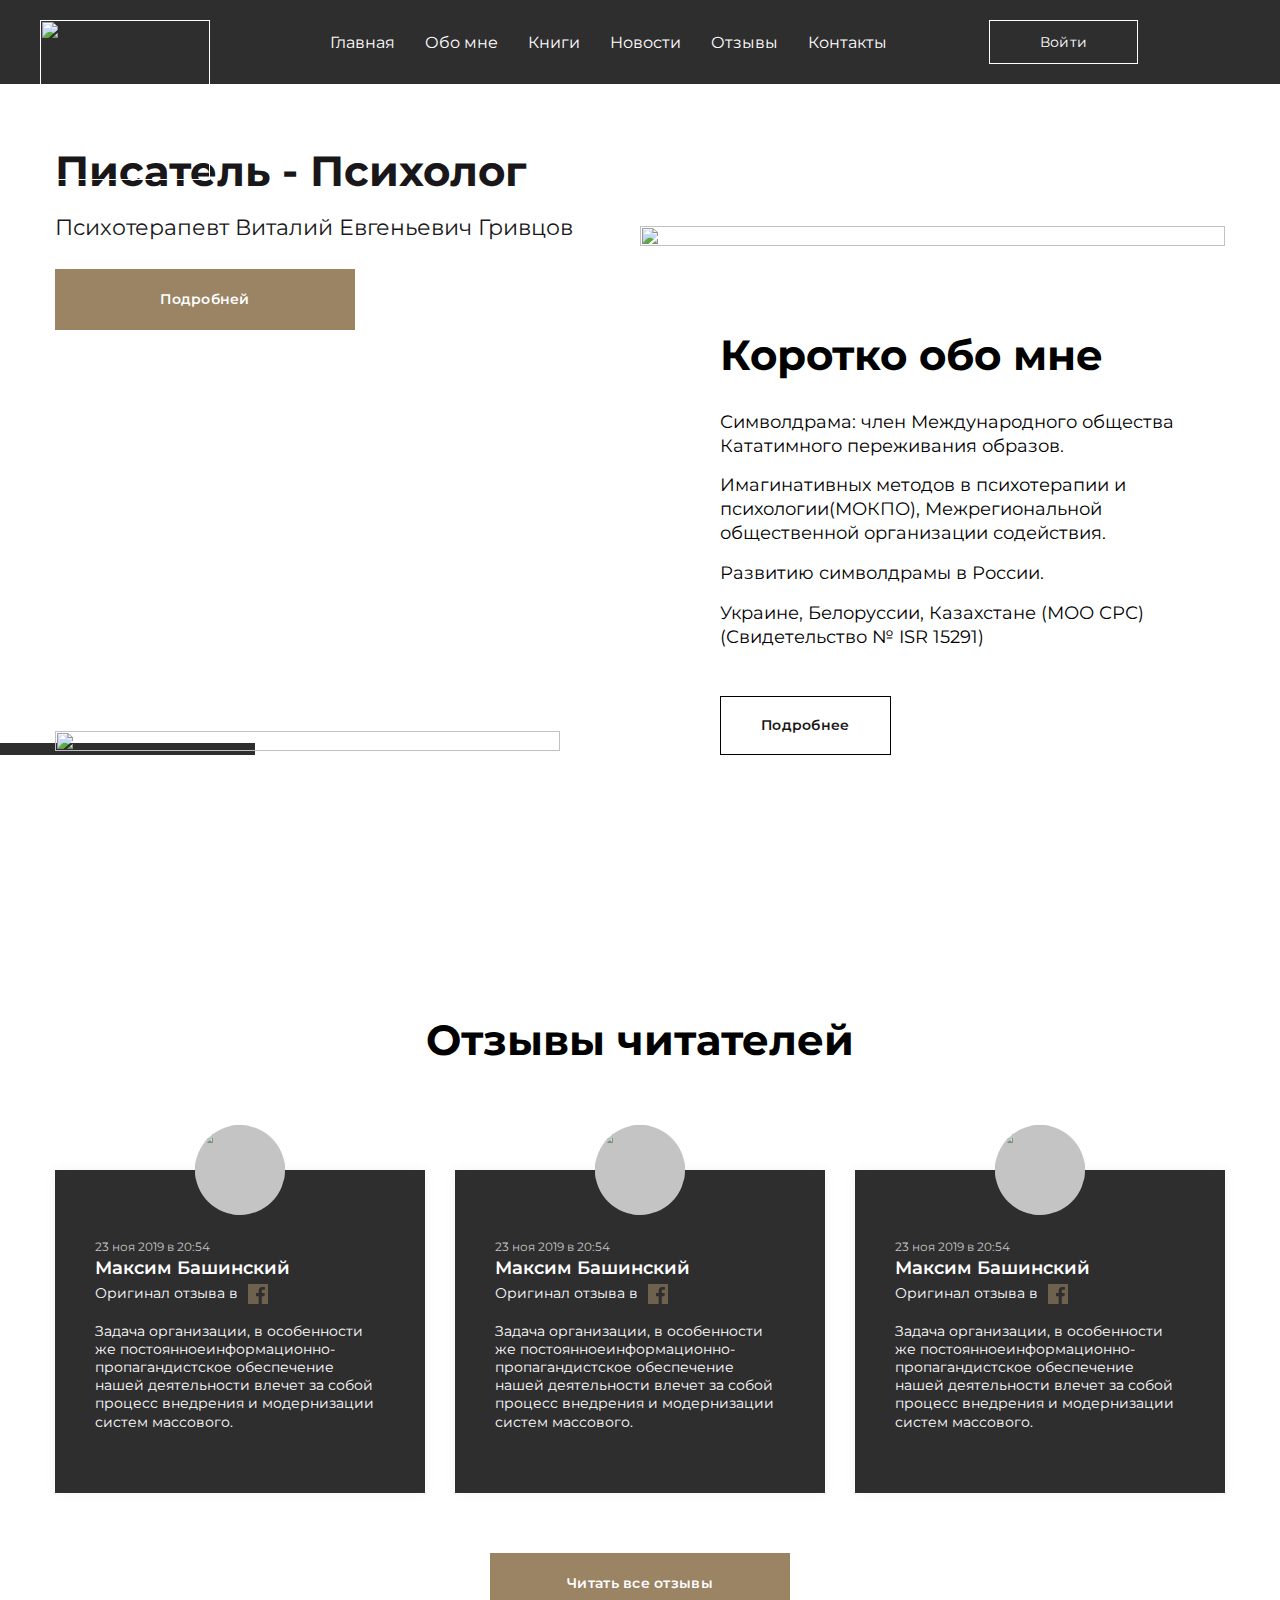
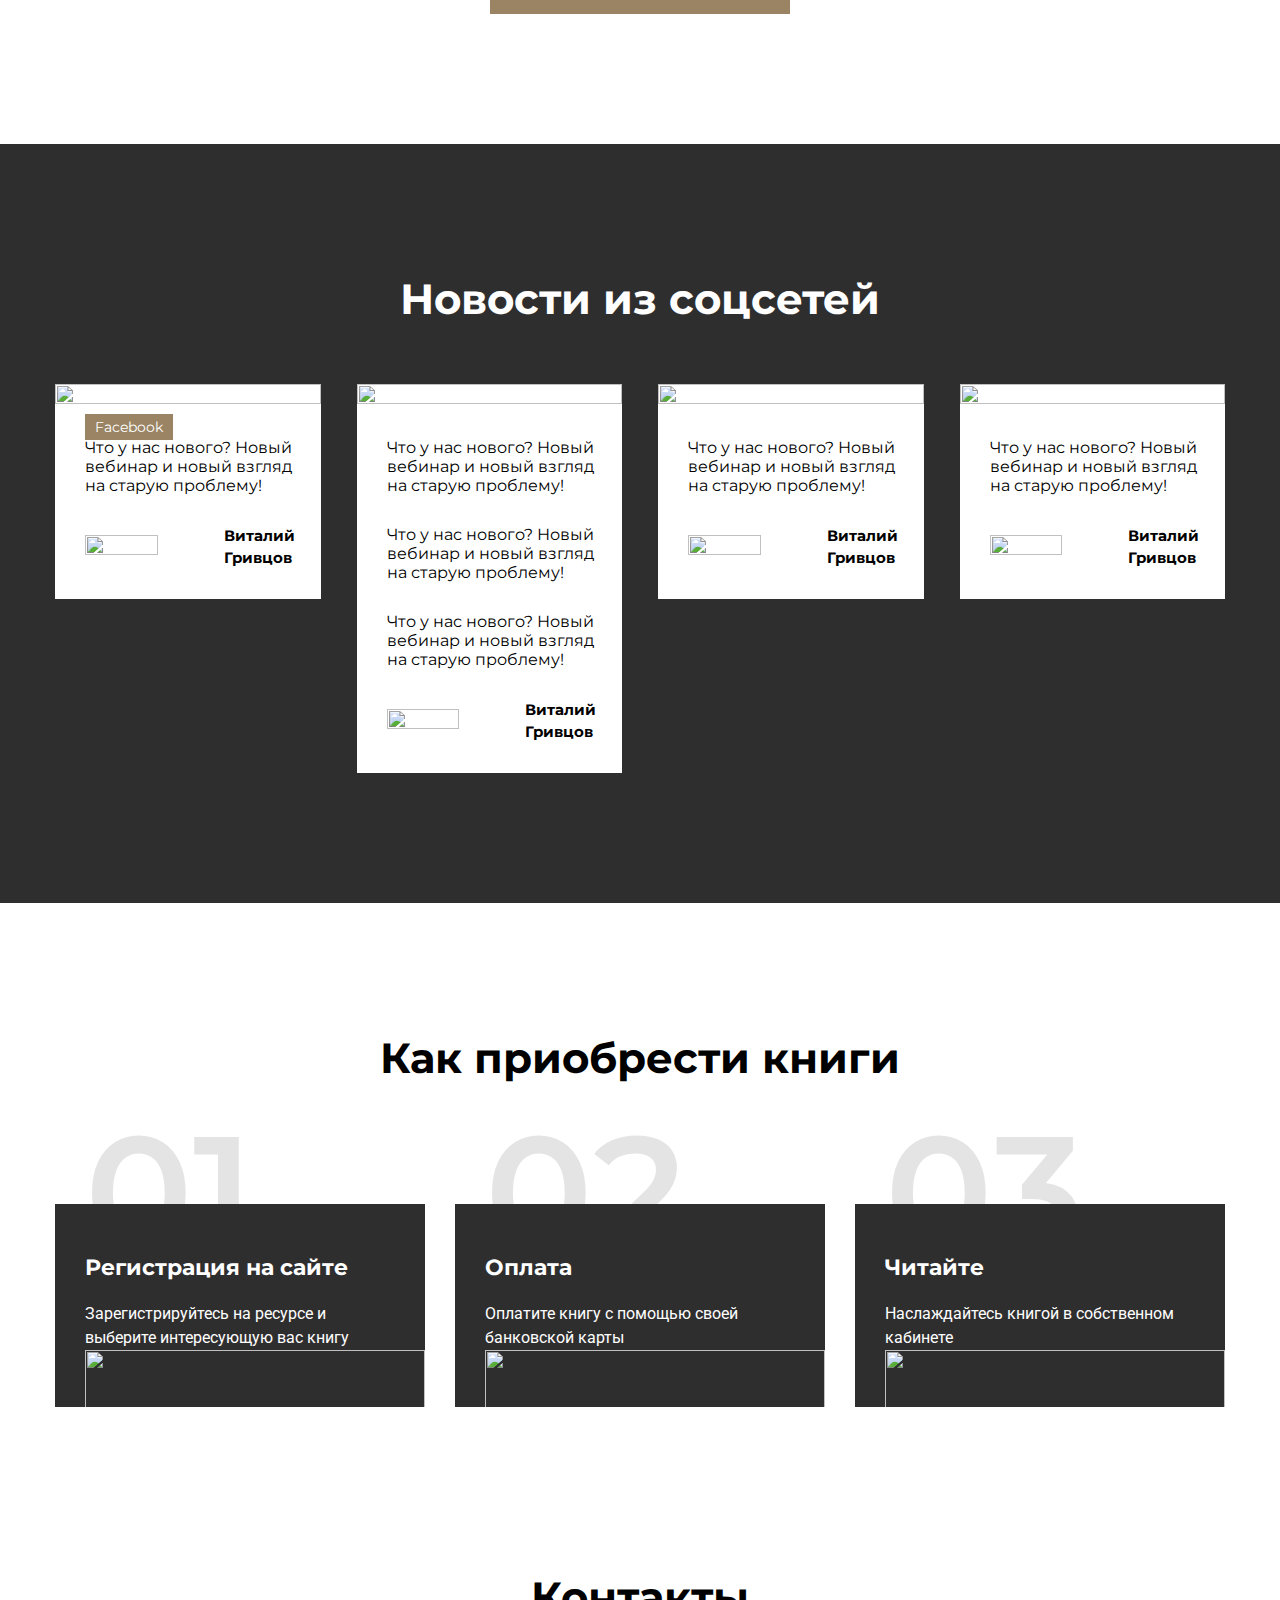
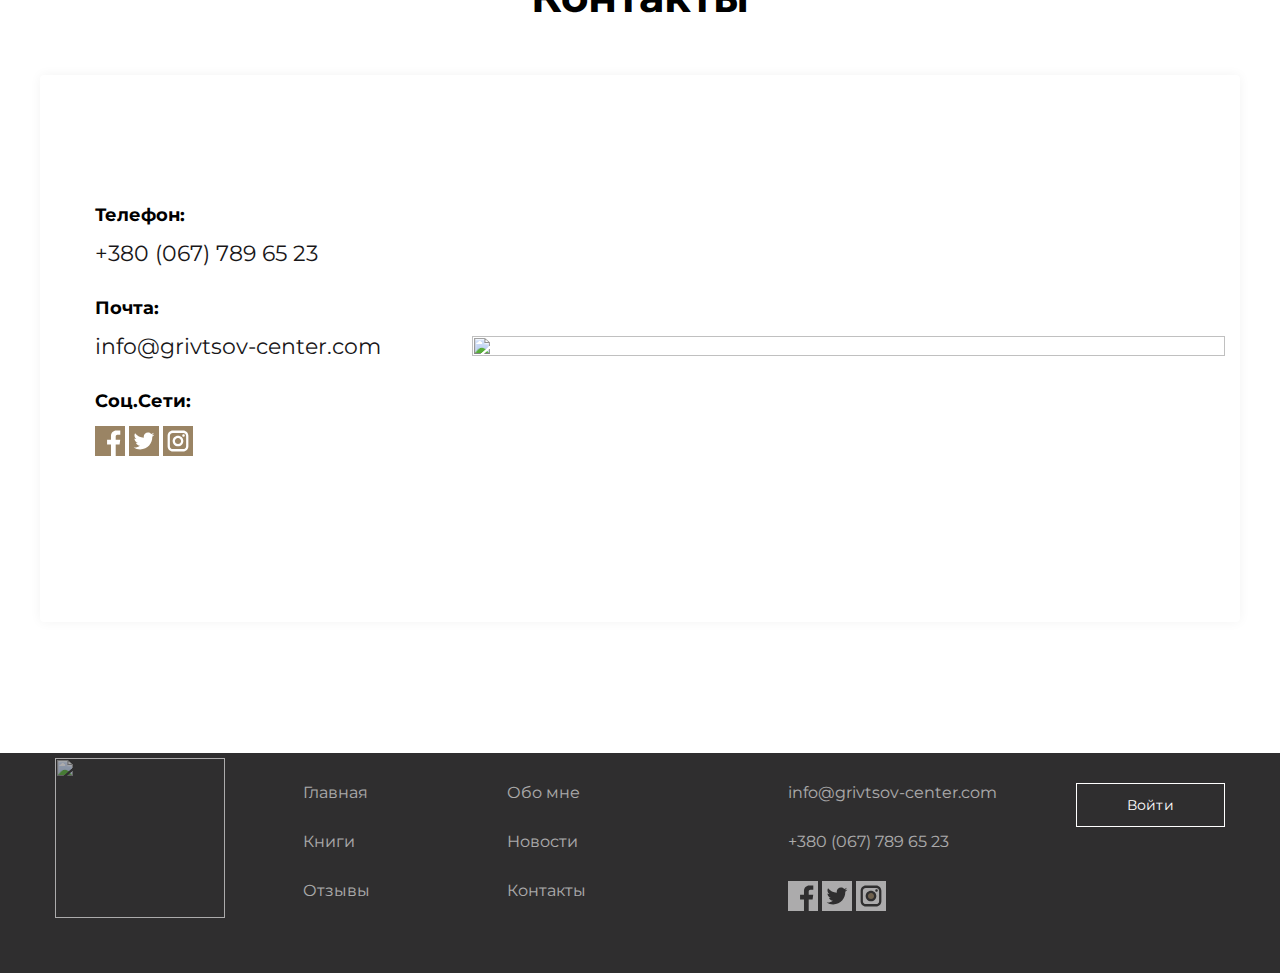
==== BookSite/index.html @ 32796c2e "Js  logo and css changes" ====
<!DOCTYPE html>
<html lang="en">

<head>
    <meta charset="UTF-8">
    <meta name="viewport" content="width=device-width, initial-scale=1.0">
    <title>Home Page</title>
    <link rel="stylesheet" href="style.css">
    <link rel="stylesheet" href="responsive.css">
</head>

<body>
    <header>
        <div class="container">
            <a href="" class="logo" id="logotip">
                <img src="home-img/logo.jpg" alt="">
            </a>
            <ul>
                <li><a href="">Главная</a></li>
                <li><a href="">Обо мне</a></li>
                <li><a href="">Книги</a></li>
                <li><a href="">Новости</a></li>
                <li><a href="">Отзывы</a></li>
                <li><a href="">Контакты</a></li>
            </ul>
            <a href="" class="transparent_button">
                Войти
            </a>
            <div class="burger">
                <span></span>
            </div>  
        </div>
    </header>
    <main>
        <section class="banner">
            <div class="container">
                <div class="left">
                    <h1>Писатель - Психолог</h1>
                    <p>Психотерапевт Виталий Евгеньевич Гривцов</p>
                    <a href="" class="brown_button">Подробней</a>
                </div>
                <div class="right">
                    <img src="home-img/banner-right.png" alt="">
                </div>
            </div>
        </section>
 
  <section class="about_us container">
      <div class="left">
          <img src="home-img/left-bg.png" alt="">
      </div>

      <div class="right">
        <h2>Коротко обо мне</h2>
        <p>Символдрама: член Международного общества
            Кататимного переживания образов.
        <p>Имагинативных методов в психотерапии и психологии(МОКПО), Межрегиональной общественной организации содействия.</p>
        <p>Развитию символдрамы в России.</p>
        <p>Украине, Белоруссии, Казахстане (МОО СРС)
            (Свидетельство № ISR 15291)</p>
        <a href="" class="transparent_button">
           Подробнее </a>

      </div>
  </section>

<section class="testimonials container">
    <h2>
        Отзывы читателей
    </h2>
    <div class="content">
        <div class="item">
            <span class="face">
                <img src="home-img/testimonial.png" alt="">
            </span>
            <p class="date">23 ноя 2019 в 20:54</p>
            <h3>Максим Башинский</h3>
            <div class="social">
                <p>Оригинал отзыва в</p>
                <a href="">
                    <svg width="20" height="20" viewBox="0 0 20 20" fill="none" xmlns="http://www.w3.org/2000/svg">
                        <g opacity="0.6">
                            <path d="M0 0V20H10.6512V12.2744H8.04748V9.12062H10.6512V6.47199C10.6512 4.54572 12.2128 2.98418 14.139 2.98418H16.861V5.82016H14.9133C14.3012 5.82016 13.805 6.31637 13.805 6.92844V9.12066H16.8121L16.3965 12.2745H13.805V20H20V0H0Z" fill="#9A8464" />
                        </g>
                    </svg>
                </a>
            </div>
            <p class="text">Задача организации, в особенности же постоянноеинформационно-пропагандистское обеспечение нашей деятельности влечет за собой процесс внедрения
                и модернизации систем массового.</p>
        </div>
        <div class="item">
            <span class="face">
                <img src="home-img/testimonial.png" alt="">
            </span>
            <p class="date">23 ноя 2019 в 20:54</p>
            <h3>Максим Башинский</h3>
            <div class="social">
                <p>Оригинал отзыва в</p>
                <a href="">
                    <svg width="20" height="20" viewBox="0 0 20 20" fill="none" xmlns="http://www.w3.org/2000/svg">
                        <g opacity="0.6">
                            <path d="M0 0V20H10.6512V12.2744H8.04748V9.12062H10.6512V6.47199C10.6512 4.54572 12.2128 2.98418 14.139 2.98418H16.861V5.82016H14.9133C14.3012 5.82016 13.805 6.31637 13.805 6.92844V9.12066H16.8121L16.3965 12.2745H13.805V20H20V0H0Z" fill="#9A8464" />
                        </g>
                    </svg>
                </a>
            </div>
            <p class="text">Задача организации, в особенности же постоянноеинформационно-пропагандистское обеспечение нашей деятельности влечет за собой процесс внедрения
                и модернизации систем массового.</p>
        </div>
        <div class="item">
            <span class="face">
                <img src="home-img/testimonial.png" alt="">
            </span>
            <p class="date">23 ноя 2019 в 20:54</p>
            <h3>Максим Башинский</h3>
            <div class="social">
                <p>Оригинал отзыва в</p>
                <a href="">
                    <svg width="20" height="20" viewBox="0 0 20 20" fill="none" xmlns="http://www.w3.org/2000/svg">
                        <g opacity="0.6">
                            <path d="M0 0V20H10.6512V12.2744H8.04748V9.12062H10.6512V6.47199C10.6512 4.54572 12.2128 2.98418 14.139 2.98418H16.861V5.82016H14.9133C14.3012 5.82016 13.805 6.31637 13.805 6.92844V9.12066H16.8121L16.3965 12.2745H13.805V20H20V0H0Z" fill="#9A8464" />
                        </g>
                    </svg>
                </a>
            </div>
            <p class="text">Задача организации, в особенности же постоянноеинформационно-пропагандистское обеспечение нашей деятельности влечет за собой процесс внедрения
                и модернизации систем массового.</p>
        </div>
    </div>
    <a href="" class="brown_button">Читать все отзывы</a>
</section>

<section class="news">
    <div class="container">
        <h2>Новости из соцсетей</h2>
        <div class="items">
            <div class="item">
                <a href="">
                    Facebook
                </a>
                <img src="home-img/social-img.jpg" alt="">
                <p>Что у нас нового? Новый вебинар и новый взгляд на старую проблему!</p>
                <div class="name">
                    <img src="home-img/MaskGroup.png" alt="">
                    <strong></strong>
                    <h3>Виталий Гривцов</h3>
                </div>
            </div>
            <div class="item">
                <img src="home-img/social-img.jpg" alt="">
                <p>Что у нас нового? Новый вебинар и новый взгляд на старую проблему!</p>
                <p>Что у нас нового? Новый вебинар и новый взгляд на старую проблему!</p>
                <p>Что у нас нового? Новый вебинар и новый взгляд на старую проблему!</p>
                <div class="name">
                    <img src="home-img/MaskGroup.png" alt="">
                    <strong></strong>
                    <h3>Виталий Гривцов</h3>
                </div>
            </div>
            <div class="item">
                <img src="home-img/social-img.jpg" alt="">
                <p>Что у нас нового? Новый вебинар и новый взгляд на старую проблему!</p>
                <div class="name">
                    <img src="home-img/MaskGroup.png" alt="">
                    <strong></strong>
                    <h3>Виталий Гривцов</h3>
                </div>
            </div>
            <div class="item">
                <img src="home-img/social-img.jpg" alt="">
                <p>Что у нас нового? Новый вебинар и новый взгляд на старую проблему!</p>
                <div class="name">
                    <img src="home-img/MaskGroup.png" alt="">
                    <strong></strong>
                    <h3>Виталий Гривцов</h3>
                </div>
            </div>
        </div>
    </div>
</section> 

<section class="book_order container" id="order_book">
    <h2>Как приобрести книги</h2>
        <div class="content">
        <div class="item">
        <span>01</span>    
        <h3>Регистрация на сайте</h3>
        <p>Зарегистрируйтесь на ресурсе 
            и выберите интересующую вас книгу</p>
        <img src="home-img/register.png" alt="">
        </div>
  
  <div class="item">
    <span>02</span>    
   <h3>Оплата</h3>
   <p>Оплатите книгу с помощью своей банковской карты</p>
   <img src="home-img/pay.png" alt="">
  </div>
  
  <div class="item">
   <span>03</span>    
   <h3>Читайте</h3>
   <p>Наслаждайтесь книгой 
    в собственном кабинете</p>
   <img src="home-img/readbook.png" alt="">
  </div>
</div>
</section>


<section class="contacts">
    <h2>Контакты</h2>  
    <div class="container">
      <div class="contacts-details">
         <h4>Телефон:</h4>
        <a href="tel:+380 (067) 789 65 23"> +380 (067) 789 65 23</a>
        <h4>Почта:</h4>
        <a href="mailto:info@grivtsov-center.com">info@grivtsov-center.com</a>
        <h4>Cоц.Сети:</h4>
        
        <span class="contact-socials">
           <a href="" ><svg width="30" height="30" viewBox="0 0 30 30" fill="none" xmlns="http://www.w3.org/2000/svg">
            <path d="M0 0V30H15.9768V18.4116H12.0712V13.6809H15.9768V9.70798C15.9768 6.81858 18.3191 4.47627 21.2085 4.47627H25.2916V8.73024H22.37C21.4518 8.73024 20.7075 9.47456 20.7075 10.3927V13.681H25.2182L24.5948 18.4117H20.7075V30H30V0H0Z" fill="#9A8464"/>
            </svg></a>
            <a href="" ><svg width="30" height="30" viewBox="0 0 30 30" fill="none" xmlns="http://www.w3.org/2000/svg">
                <path fill-rule="evenodd" clip-rule="evenodd" d="M0 0V30H30V0H0ZM23.2583 10.7643C23.2664 10.9472 23.2706 11.131 23.2706 11.3155C23.2706 16.9465 18.9847 23.4392 11.1471 23.4392C8.74075 23.4392 6.50097 22.7339 4.61532 21.5247C4.94868 21.5643 5.28778 21.5845 5.63182 21.5845C7.62818 21.5845 9.46543 20.9033 10.9238 19.7602C9.05921 19.726 7.4855 18.494 6.94319 16.8011C7.2035 16.851 7.47046 16.8778 7.74501 16.8778C8.13363 16.8778 8.51011 16.8255 8.86767 16.7283C6.91846 16.3367 5.44958 14.6146 5.44958 12.5502C5.44958 12.5322 5.44958 12.5143 5.44998 12.4965C6.0244 12.8156 6.68136 13.0073 7.37993 13.0295C6.23651 12.2654 5.48446 10.9611 5.48446 9.4829C5.48446 8.70191 5.69459 7.97004 6.06145 7.34057C8.16297 9.91866 11.3027 11.6149 14.8441 11.7928C14.7713 11.4808 14.7335 11.1556 14.7335 10.8217C14.7335 8.46864 16.6415 6.56084 18.9946 6.56084C20.2202 6.56084 21.3276 7.07822 22.1049 7.90629C23.0753 7.71541 23.9873 7.36062 24.8107 6.87237C24.4926 7.86745 23.817 8.70231 22.9371 9.22978C23.7992 9.12673 24.6203 8.8976 25.3845 8.5587C24.8134 9.41314 24.091 10.1637 23.2583 10.7643Z" fill="#9A8464"/>
                </svg></a>
            <a href=""> <svg width="30" height="30" viewBox="0 0 30 30" fill="none" xmlns="http://www.w3.org/2000/svg">
                <path fill-rule="evenodd" clip-rule="evenodd" d="M20.145 6.87671H9.85544C8.21327 6.87671 6.87695 8.21295 6.87695 9.8552V20.1447C6.87695 21.7872 8.21327 23.1235 9.85544 23.1235H20.145C21.7875 23.1235 23.1238 21.7872 23.1238 20.1447V9.8552C23.1238 8.21303 21.7875 6.87671 20.145 6.87671ZM15 20.3484C12.0512 20.3484 9.65179 17.9489 9.65179 14.9998C9.65179 12.051 12.0512 9.65155 15 9.65155C17.9492 9.65155 20.3486 12.051 20.3486 14.9998C20.3486 17.9489 17.9492 20.3484 15 20.3484ZM20.5207 10.7575C19.8225 10.7575 19.2548 10.1898 19.2548 9.49207C19.2548 8.79424 19.8225 8.22654 20.5207 8.22654C21.2184 8.22654 21.7861 8.79424 21.7861 9.49207C21.7861 10.1899 21.2184 10.7575 20.5207 10.7575Z" fill="#9A8464"/>
                <path fill-rule="evenodd" clip-rule="evenodd" d="M14.9997 11.9119C13.2974 11.9119 11.9111 13.2975 11.9111 14.9998C11.9111 16.7028 13.2974 18.0887 14.9997 18.0887C16.7027 18.0887 18.088 16.7028 18.088 14.9998C18.088 13.2975 16.7027 11.9119 14.9997 11.9119Z" fill="#9A8464"/>
                <path fill-rule="evenodd" clip-rule="evenodd" d="M0 0V30H30V0H0ZM25.3833 20.1448C25.3833 23.0337 23.0337 25.3833 20.1448 25.3833H9.85525C6.96659 25.3833 4.6167 23.0337 4.6167 20.1448V9.85525C4.6167 6.96659 6.96659 4.6167 9.85525 4.6167H20.1448C23.0337 4.6167 25.3833 6.96659 25.3833 9.85525V20.1448Z" fill="#9A8464"/>
            </svg></a>
       </span>
         </div>   
<div class="contacts-map">
    <img src="books-img/contact-map.jpg" alt=""></div>   
</div>
</section>
</main>

<footer id="footer">
<div class="container">
<a href="" class="logo">
<img src="home-img/logo.jpg" alt="">
</a>
<ul class="footer-nav">
<li><a href="">Главная</a></li>
<li><a href="">Обо мне</a></li>
<li><a href="">Книги</a></li>
<li><a href="">Новости</a></li>
<li><a href="">Отзывы</a></li>
<li><a href="">Контакты</a></li>
</ul>
<div class="footer-contacts">
<a href="mailto:info@grivtsov-center.com">info@grivtsov-center.com</a>
<a href="tel:+380 (067) 789 65 23">+380 (067) 789 65 23</a>

<span class="footer-socials"> 
<a href=""><svg width="30" height="30" viewBox="0 0 30 30" fill="none" xmlns="http://www.w3.org/2000/svg">
    <path d="M0 0V30H15.9768V18.4116H12.0712V13.6809H15.9768V9.70798C15.9768 6.81858 18.3191 4.47627 21.2085 4.47627H25.2916V8.73024H22.37C21.4518 8.73024 20.7075 9.47456 20.7075 10.3927V13.681H25.2182L24.5948 18.4117H20.7075V30H30V0H0Z" fill="#fff"/>
    </svg>
    </a>
 <a href=""><svg width="30" height="30" viewBox="0 0 30 30" fill="none" xmlns="http://www.w3.org/2000/svg">
    <path fill-rule="evenodd" clip-rule="evenodd" d="M0 0V30H30V0H0ZM23.2583 10.7643C23.2664 10.9472 23.2706 11.131 23.2706 11.3155C23.2706 16.9465 18.9847 23.4392 11.1471 23.4392C8.74075 23.4392 6.50097 22.7339 4.61532 21.5247C4.94868 21.5643 5.28778 21.5845 5.63182 21.5845C7.62818 21.5845 9.46543 20.9033 10.9238 19.7602C9.05921 19.726 7.4855 18.494 6.94319 16.8011C7.2035 16.851 7.47046 16.8778 7.74501 16.8778C8.13363 16.8778 8.51011 16.8255 8.86767 16.7283C6.91846 16.3367 5.44958 14.6146 5.44958 12.5502C5.44958 12.5322 5.44958 12.5143 5.44998 12.4965C6.0244 12.8156 6.68136 13.0073 7.37993 13.0295C6.23651 12.2654 5.48446 10.9611 5.48446 9.4829C5.48446 8.70191 5.69459 7.97004 6.06145 7.34057C8.16297 9.91866 11.3027 11.6149 14.8441 11.7928C14.7713 11.4808 14.7335 11.1556 14.7335 10.8217C14.7335 8.46864 16.6415 6.56084 18.9946 6.56084C20.2202 6.56084 21.3276 7.07822 22.1049 7.90629C23.0753 7.71541 23.9873 7.36062 24.8107 6.87237C24.4926 7.86745 23.817 8.70231 22.9371 9.22978C23.7992 9.12673 24.6203 8.8976 25.3845 8.5587C24.8134 9.41314 24.091 10.1637 23.2583 10.7643Z" fill="#fff"/>
    </svg></a>
 <a href=""><svg width="30" height="30" viewBox="0 0 30 30" fill="none" xmlns="http://www.w3.org/2000/svg">
    <path fill-rule="evenodd" clip-rule="evenodd" d="M20.145 6.87671H9.85544C8.21327 6.87671 6.87695 8.21295 6.87695 9.8552V20.1447C6.87695 21.7872 8.21327 23.1235 9.85544 23.1235H20.145C21.7875 23.1235 23.1238 21.7872 23.1238 20.1447V9.8552C23.1238 8.21303 21.7875 6.87671 20.145 6.87671ZM15 20.3484C12.0512 20.3484 9.65179 17.9489 9.65179 14.9998C9.65179 12.051 12.0512 9.65155 15 9.65155C17.9492 9.65155 20.3486 12.051 20.3486 14.9998C20.3486 17.9489 17.9492 20.3484 15 20.3484ZM20.5207 10.7575C19.8225 10.7575 19.2548 10.1898 19.2548 9.49207C19.2548 8.79424 19.8225 8.22654 20.5207 8.22654C21.2184 8.22654 21.7861 8.79424 21.7861 9.49207C21.7861 10.1899 21.2184 10.7575 20.5207 10.7575Z" fill="#fff"/>
    <path fill-rule="evenodd" clip-rule="evenodd" d="M14.9997 11.9119C13.2974 11.9119 11.9111 13.2975 11.9111 14.9998C11.9111 16.7028 13.2974 18.0887 14.9997 18.0887C16.7027 18.0887 18.088 16.7028 18.088 14.9998C18.088 13.2975 16.7027 11.9119 14.9997 11.9119Z" fill="#9A8464"/>
    <path fill-rule="evenodd" clip-rule="evenodd" d="M0 0V30H30V0H0ZM25.3833 20.1448C25.3833 23.0337 23.0337 25.3833 20.1448 25.3833H9.85525C6.96659 25.3833 4.6167 23.0337 4.6167 20.1448V9.85525C4.6167 6.96659 6.96659 4.6167 9.85525 4.6167H20.1448C23.0337 4.6167 25.3833 6.96659 25.3833 9.85525V20.1448Z" fill="#fff"/>
</svg></a>
</span>
</div>
<a href="" class="transparent_button">
Войти
</a>
</div>

</footer>

<script src="script.js"></script>
</body>

</html>
---- BookSite/style.css ----
@import url('https://fonts.googleapis.com/css2?family=Montserrat:wght@400;600;700&family=Roboto:wght@400;700&display=swap');

/*
font-family: 'Montserrat',
sans-serif;
font-family: 'Roboto',
sans-serif;
*/

* {
    margin: 0;
    padding: 0;
    box-sizing:border-box;
    font-family: 'Montserrat',
        sans-serif;
}

img{display:block;
    width:100%;
    height:100%;
    }


a {
    display: inline-block;
    transition:all .4s ease-in;
    text-decoration: none;
}

li{list-style-type:none;}

h1,
h2 {
    font-size: 42px;
    line-height: 1.2;
}

.container {
    max-width: 1200px;
    padding-left: 15px;
    padding-right: 15px;
    margin-right: auto;
    margin-left: auto;
  
}

.brown_button {
    background: #9A8464;
    font-weight: 600;
    font-size: 14px;
    line-height: 1.2;
    letter-spacing: 0.02em;
    color: #FFFFFF;
    padding: 22px 40px;
    min-width: 300px;
    text-align: center;
}

.brown_button:hover {
    background: #776244;
}

header {
    position: fixed;
    top: 0;
    left: 0;
    width: 100%;
    background-color: #2F2E2F;
    padding-top: 20px;
    padding-bottom: 20px;
    z-index:999;
  
}

header .container {
    display: flex;
    justify-content: space-between;
    position: relative;
    align-items: center;
}

header a {
    color: #fff;
}

header a:not(.logo):hover {
    opacity: .6;
}

header .logo {
    position: absolute;
    left: 0;
    top: 0;
    width: 170px;
    height: 160px;
    transition:all .6s ease-in;
}

header ul {
    list-style: none;
    display: flex;
    padding-left: 260px;
}

header ul a {
    padding-left: 15px;
    padding-right: 15px;
}

 header .transparent_button {
    padding: 12px 50px;
    font-size: 14px;
    letter-spacing: 0.02em;
    border: 1px solid #fff;
}

.banner {
    background-image: url('home-img/header-bg.jpg');
    background-position: center;
    background-size: cover;
    background-repeat: no-repeat;
    padding-top: 146px;
}

.banner .container {
    display: flex;
    align-items: center;
}

.banner .left {
    width: 50%;
    color: #191719;
    display: flex;
    flex-direction: column;
    align-items: flex-start;
}

.banner .right {
    width: 50%;
}

.banner h1 {
    margin-bottom: 18px;
}

.banner p {
    font-size: 22px;
    margin-bottom: 28px;
}


.about_us {
    padding-bottom: 130px;
    display: flex;
    align-items: flex-end;
}

.about_us .left {
    width: 50%;
    padding-right: 80px;
    position: relative;
}

.about_us .left::before {
    content: '';
    width: 50vw;
    z-index: -1;
    height: 50%;
    background: #2F2E2F;
    position: absolute;
    bottom: 0;
    right: 100%;
    transform: translateX(200px);
}

.about_us .right {
    width: 50%;
    padding-left: 80px;
}

.about_us h2 {
    font-size: 42px;
    line-height: 1.2;
    margin-bottom: 30px;
}

.about_us p {
    font-size: 18px;
    line-height: 1.33;
    margin-bottom: 16px;
}

.about_us .transparent_button {
    font-size: 14px;
    line-height: 17px;
    letter-spacing: 0.02em;
    padding: 20px 40px;
    color: #191719;
    border: 1px solid #000;
    font-weight: 600;
    margin-top: 30px;
}









/* Testimonials */
.testimonials {
    padding-top: 130px;
    padding-bottom: 130px;
    display: flex;
    flex-direction: column;
    align-items: center;
    
}

.testimonials h2 {
    margin-bottom: 105px;
}

.testimonials .content {
    display: flex;
    justify-content: space-between;
    margin-bottom: 60px;
}

.testimonials .item {
    width: calc(33.333333% - 20px);
    background: #2F2E2F;
    box-shadow: 0px 0px 12px rgba(0, 0, 0, 0.05);
    color: #fff;
    padding: 69px 40px 62px;
    position: relative;
    transition:all.6s ease-in-out;
    cursor:pointer;
}

.testimonials .face {
    position: absolute;
    width: 90px;
    height: 90px;
    background: #C4C4C4;
    border-radius: 100%;
    top: 0;
    left: 50%;
    transform: translate(-50%, -50%);
    display: flex;
    justify-content: center;
    align-items: flex-end;
    overflow: hidden;
}

.testimonials .date {
    font-size: 12px;
    line-height: 1.3;
    color: #C4C4C4;
    margin-bottom: 3px;
}

.testimonials h3 {
    font-size: 18px;
    line-height: 1.2;
    font-weight: 600;
    margin-bottom: 4px;
}

.testimonials .social {
    display: flex;
    font-size: 14px;
    margin-bottom: 14px;
}

.testimonials .social a {
    padding-left: 10px;
}

.testimonials .social a path {
    transition: all .4s;
}

.testimonials .social a:hover path {
    fill: #fff;
}

.testimonials .text {
    font-size: 14px;
    line-height: 1.3;
}

.news {
    background-color: #2F2E2F;
    padding-top: 130px;
    padding-bottom: 130px;
    margin-bottom:130px;
}

.news h2 {
    text-align: center;
    margin-bottom: 60px;
    color: #fff;
}

.news .items {
    display: flex;
    justify-content: space-between;
    align-items: flex-start;
}

.news .item {
    width: calc(25% - 27px);
    background-color: #fff;
    position: relative;
    transition:.4s ease-in-out;
    cursor:pointer;
}

.news .item a {
    position: absolute;
    left: 30px;
    font-size: 14px;
    background: #9A8464;
    padding: 4px 10px;
    color: #fff;
    top: 30px;
}

.news .item > img {
    margin-bottom: 30px;
    position: relative;
}

.news .item::before {
    content: '';
    position: absolute;
    left: 50%;
    z-index: 9999;
    top: 80px;
    width: 0;
    height: 0;
    transform: translateX(-20px);
    border-style: solid;
    border-width: 27px 0 27px 47px;
    border-color: transparent;
    border-left-color: #fff;
    opacity: 0;
    transition:all.6s ease-in-out;
}

.news .item:hover::before {
    opacity: 1;
}

.news .item p {
    padding-left: 30px;
    padding-right: 26px;
    margin-bottom: 30px;
}

.news .name {
    padding-left: 30px;
    padding-right: 26px;
    margin-bottom: 30px;
    display: flex;
    align-items: center;
}

.news .item h3 {
    font-size: 15px;
    line-height: 22px;
    padding-left: 10px;
}

.news strong {
    font-size: 18px;
    text-transform: uppercase;
    margin-bottom: 20px;
    padding-left: 30px;
    padding-right: 26px;
    display: block;
}

/* Order_book */

.book_order{display:flex;
            flex-direction:column;
            align-items: center;
            margin-bottom:123px;}


.book_order .content{display:flex;
    justify-content:space-between;
    position: relative;
    }



            
.book_order .item { width:calc(33.333333% - 20px);
                   background:#2F2E2F;
                   padding:50px 0 33px 30px;
                   overflow:hidden;
                   transition:all.6s ease-in-out;
                   cursor:pointer;}

.book_order h2{margin-bottom:121px;} 


.book_order .item h3{color:#fff;
                     font-size:22px;
                     margin-bottom:21px;}

.book_order .item p{font-family: 'Roboto',
    sans-serif;
    color:#fff;
    font-weight:400;
    font-size:16px;
    line-height:24px;
    margin-right:50px;
   }

   

.book_order span{font-size:160px;
                 font-weight:600;
                 color:#000;
                 opacity:0.1;
                 position:absolute;
                 top:0;
                 z-index:-1;
                 transform:translateY(-110px);
                 transition:all.6s ease-in-out;}

.book_order .item img{
    object-fit:contain;
   }


 .item.animate{transform:scale(1.1);
               transition:all .6s;
 }

#order_book span.active{ 
   opacity:1;
   color:#000;
   font-size:70px; }  


/* 
Books page Styles */

.books-banner {
    background-image: url('books-img/books-bg.png');
    background-position: center;
    background-size: cover;
    background-repeat: no-repeat;
    padding-top: 146px;
    margin-bottom:37px;}



.books-banner .container {
display:flex;
align-items:center;
   }


.books-banner h1 {
        margin-bottom: 18px;
    }
    
.books-banner p {
        font-size: 22px;
        margin-bottom: 28px;
    }
    



.books-banner .left {
    width: 50%;
    color: #191719;
    display: flex;
    flex-direction: column;
    align-items: flex-start;

}


.books-banner .right{width:50%;
                     padding-left:80px;}



/* Books catalog */
.books-list h2{
               margin-bottom:60px;}


.books-list-tabs{display:flex;
                 margin-bottom:60px;
                 text-align:center;}


.books-list-tabs a{
    width:233px;
    font-weight:600;
    padding:22px 40px;
    font-size:18px;
    color: #191719;
    border:1px solid #191719;
    }





.books-list-tabs a :active{background:#9A8464;
        color:#fff;
        }

  .books-list-tabs a:hover {background:#9A8464;
                            color:#fff;}

.books-list-catalog{display:grid;
                    grid-template-columns:repeat(4,1fr);
                    grid-row-gap:60px;
                    grid-column-gap:22px;
                    margin-bottom:60px;}


.books-list-catalog .book-item{font-family:'Roboto',
        sans-serif;
      transition:all .4s ease-in;
      cursor:pointer;}



.book-item img{margin-bottom:30px;
               -o-object-fit:cover;
                  object-fit:cover;
               
               }

.book-item p{font-size:14px;
                  color:#C4C4C4;
                  margin-bottom:10px;
}

.book-item h3{font-size:16px;
                       margin-bottom:20px;}

.book-item span{font-weight:700;
                     font-size:30px;}

.books-catalog-btn{display:flex;
                   justify-content:center;
                   margin-bottom:174px;}






/* Contacts */

.contacts{ background-image: url('books-img/contact-bg.jpg');
    background-position: bottom;
    background-size: cover;
    background-repeat: no-repeat;
    min-height:700px;
    padding-top:42px;
    padding-bottom:131px;
    
}

.contacts h2{margin-bottom:52px;
              text-align:center;}


.contacts .container{
  display:flex;
  align-items:center;
  background: #FFF;
  box-shadow: 0px 0px 12px rgba(0, 0, 0, 0.05);
  border-radius:4px;
  min-height:547px;
  padding-left:55px;
  position:relative;
 
  
}
   
/*   
  .contacts .container::after {
    content: "";
    display: block;
    width: calc(100% - 40px);
    background:#000;
    height:50px;
    border-radius:4px;
    position:absolute;
    left:50%;
    bottom:0;
    z-index:1;
    transform:translate(-50%,6px);}
  */


.contacts-map{width:80%;
              }


.contacts-map img {object-fit:cover;
                   }



.contacts-details{display:flex;
                  width:40%;
                  flex-direction:column;
                  
                  }



  
.contact-socials path{transition:.6s all ease-in-out;}                               

.contact-socials path:hover{
                  fill:#000;
                 }


.contacts-details h4{font-size:18px;
                     margin-bottom:14px;}


.contacts-details  a{margin-bottom:30px;
                    font-size:22px;
                     color:#191719;
                    }

/* Footer */

     footer{width:100%;
      background: #2F2E2F;
      padding-top:30px;
    }
  


footer .container{
    display:flex;
    justify-content:space-between;
    align-items:flex-start;}
  


footer a:not(.transparent_button){
    display:block;
    color:#fff;
    opacity:0.6;
    margin-bottom:30px;
   } 
 
footer a:not(.transparent_button):hover{
    opacity:1;
}

footer .footer-socials a
   { margin:0;
    display:inline-block;}
   

.footer-nav{display:flex;
            flex-wrap:wrap;
            }
.footer-nav li{width:50%;}

footer .logo {width:170px;
              height:160px;
              position:relative;
              top:-25px}



footer .transparent_button {
    padding: 12px 50px;
    font-size: 14px;
    letter-spacing: 0.02em;
    border: 1px solid #fff;
    color:#fff;
   }

footer .transparent_button:hover{opacity:.6;}




                         
 .logo.change{width:60px;
             height:60px;}
---- BookSite/responsive.css ----
@media screen and (max-width:1215px){


    .books-list-tabs {
        display:flex;
        justify-content:center;
        flex-wrap:wrap;
        } 
   
         .books-list-tabs a {
          display:block;
          width:200px;
          max-width:100%;
          padding:20px 20px;}

}

@media screen and (max-width:1100px) {

   

    h2 {
        font-size: 36px;
    }

    header ul {
        padding-left: 200px;
    }

    .about_us .left {
        padding-right: 40px;
    }

    .about_us .right {
        padding-left: 40px;
    }

   

    

}

@media screen and (max-width:992px) {
    
    .brown_button{min-width:200px;
                padding:15px 15px;}  

    header ul {
        position: fixed;
        right: 0;
        flex-direction: column;
        top: 84px;
        background: #2F2E2F;
        padding: 40px;
        height: calc(100vh - 84px);
        transform: translateX(100%);
        transition: all .4s;
    }

    header ul.active {
        transform: translateX(0);
    }

    header ul a {
        padding-top: 8px;
        padding-bottom: 8px;
    }

    header .container {
        justify-content: center;
    }

    header .burger {
        width: 40px;
        height: 40px;
        position: absolute;
        right: 20px;
        top: 50%;
        transform: translateY(-50%);
        display: flex;
        justify-content: center;
        align-items: center;
    }

    header .burger span {
        width: 40px;
        height: 1px;
        background-color: #fff;
        position: relative;
        transition: all .4s;
    }

    header .burger.active span {
        width: 0;
    }

    header .burger span::before,
    header .burger span::after {
        content: '';
        width: 40px;
        height: 1px;
        background-color: #fff;
        position: absolute;
        left: 50%;
        top: 0;
        transition: all .4s;
    }

    header .burger span::before {
        transform: translateY(-9px) translateX(-50%);
    }

    header .burger.active span::before {
        transform: translateY(0) translateX(-50%) rotate(45deg);
    }

    header .burger span::after {
        transform: translateY(9px) translateX(-50%);
    }

    header .burger.active span::after {
        transform: translateY(0) translateX(-50%) rotate(-45deg);
    }

    .banner .container {
        flex-wrap: wrap;
    }

    .banner .left,
    .banner .right,
    .about_us .left,
    .about_us .right {
        width: 100%;
    }

    .banner {
        padding-top: 200px;
    }

    .banner .left {
        align-items: center;
        margin-bottom: 30px;
        text-align: center;
    }

    .banner .right {
        display: flex;
        justify-content: center;
    }

    .banner img {
        max-width: 500px;
    }

    .about_us {
        flex-direction: column-reverse;
        padding-bottom: 0;
    }

    .about_us .right {
        padding-left: 0;
        padding-top: 60px;
    }

    .about_us .left {
        display: flex;
        justify-content: center;
    }

    .about_us .left img {
        max-width: 500px;
    }
    h1{font-size:36px;}

   
    .book-item span {font-size:28px;}

    .books-list-tabs a{font-size:16px;
                       padding:15px 15px;}

    .contacts-details a{font-size:18px;
                        margin-bottom:15px;}

    
.contacts{background:none;
    padding:20px 0 0;
    min-height:0;}

    footer .container {
            display:flex;
            flex-wrap:wrap;
            justify-content:space-around;}

.footer-nav li{width:30%;}


    }



@media (max-width:800px){
.book-item span {font-size: 22px;                 
            
    }
    .book-item h3 {
        font-size: 14px;
        margin-bottom:10px;}  
        
        
        .contacts .container {
            display: flex;
            flex-direction:column;
            padding:20px 0;}
        

        
        .contacts-details {
            display:flex;
            width:100%;
            flex-direction: column;
            flex-wrap:wrap;
            text-align:center;}
        
.contacts-map{width:100%;}

.contacts h2{margin-bottom:20px;}





}





@media (max-width:740px){

 
.book-item{text-align:center;}

.books-list-catalog{display:grid;
    grid-column-gap:10px;
    grid-row-gap:30px;}

.books-list h2 { margin-bottom:30px;
                text-align: center;}

          

 footer .container {display: flex;
                    flex-direction:column-reverse;
                    align-items: center;
                    text-align: center;}
                
footer .transparent_button{display:none;}               
 
.footer-nav{display:flex;
    flex-wrap:wrap;
    margin-top:30px;}

.footer-nav li{
       width:50%;}              

.footer-contacts{margin-top:30px;}                                          

}





@media screen and (max-width:600px) {

    .brown_button{min-width:130px;}

    h1 {
        font-size: 32px;
    }

    h2 {
        font-size: 26px;
    }

    header .logo {
        width: 60px;
        height: 60px;
    }

    header .logo img {
        width: 100%;
    }

    header ul {
        width: 100%;
        align-items: center;
    }

    .banner {
        padding-top: 120px;
    }

    .banner p {
        font-size: 16px;
    }

    .about_us h2 {
        margin-bottom: 16px;
    }

    .about_us p {
        font-size: 15px;
        margin-bottom: 10px;
    }

    .about_us .transparent_button {
        margin-top: 10px;
    }


.books-catalog-btn{margin-bottom:100px;} 

.books-banner .right {
    padding-left:30px;}

.books-banner p {
        font-size: 16px;}  

.books-list-catalog{
        display:grid;
            grid-template-columns:repeat(2,1fr);
           }

 .books-list-tabs li {
            max-width:50%;
           
           }
           
.contacts-details a{font-size:16px;}          

           
 }    
    
@media(max-width:500){

.books-list-catalog{
    display:grid;
    grid-template-columns:repeat(1,1fr);
           }

h1{font-size:25px;}

}
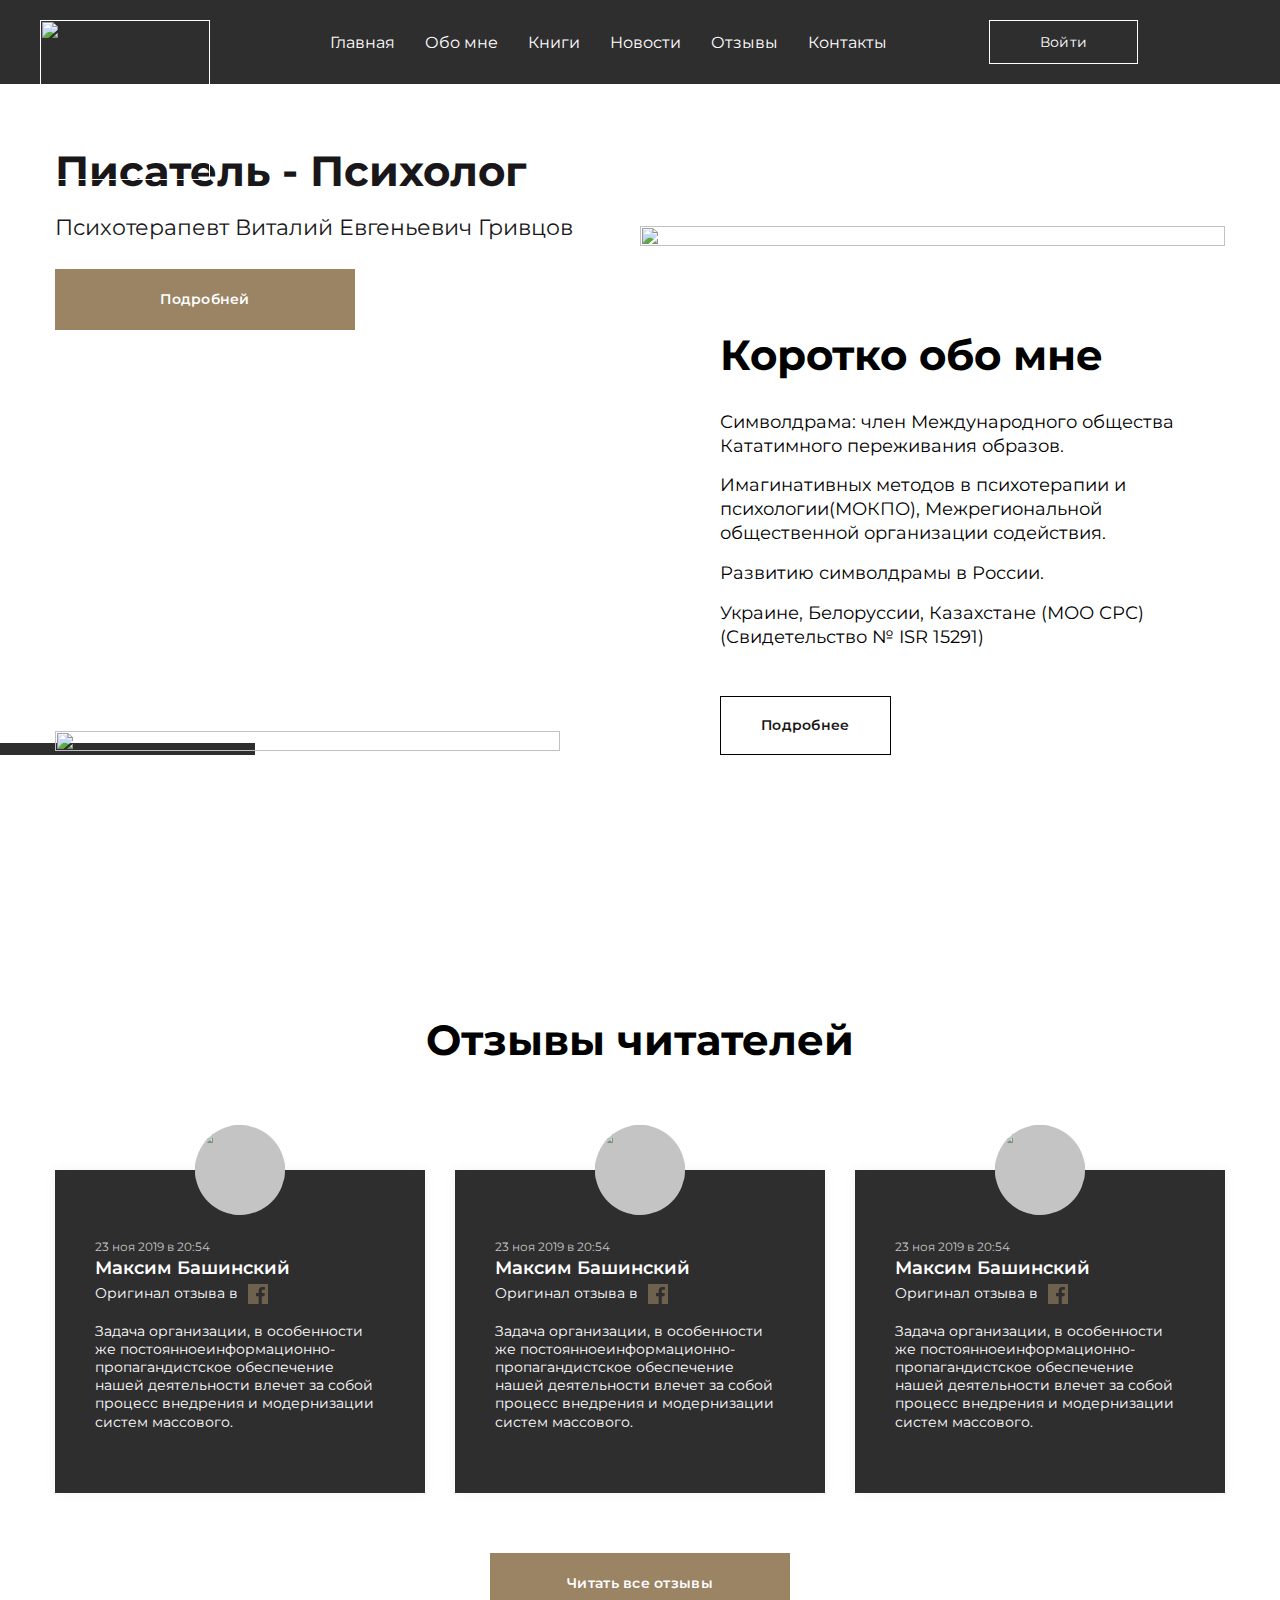
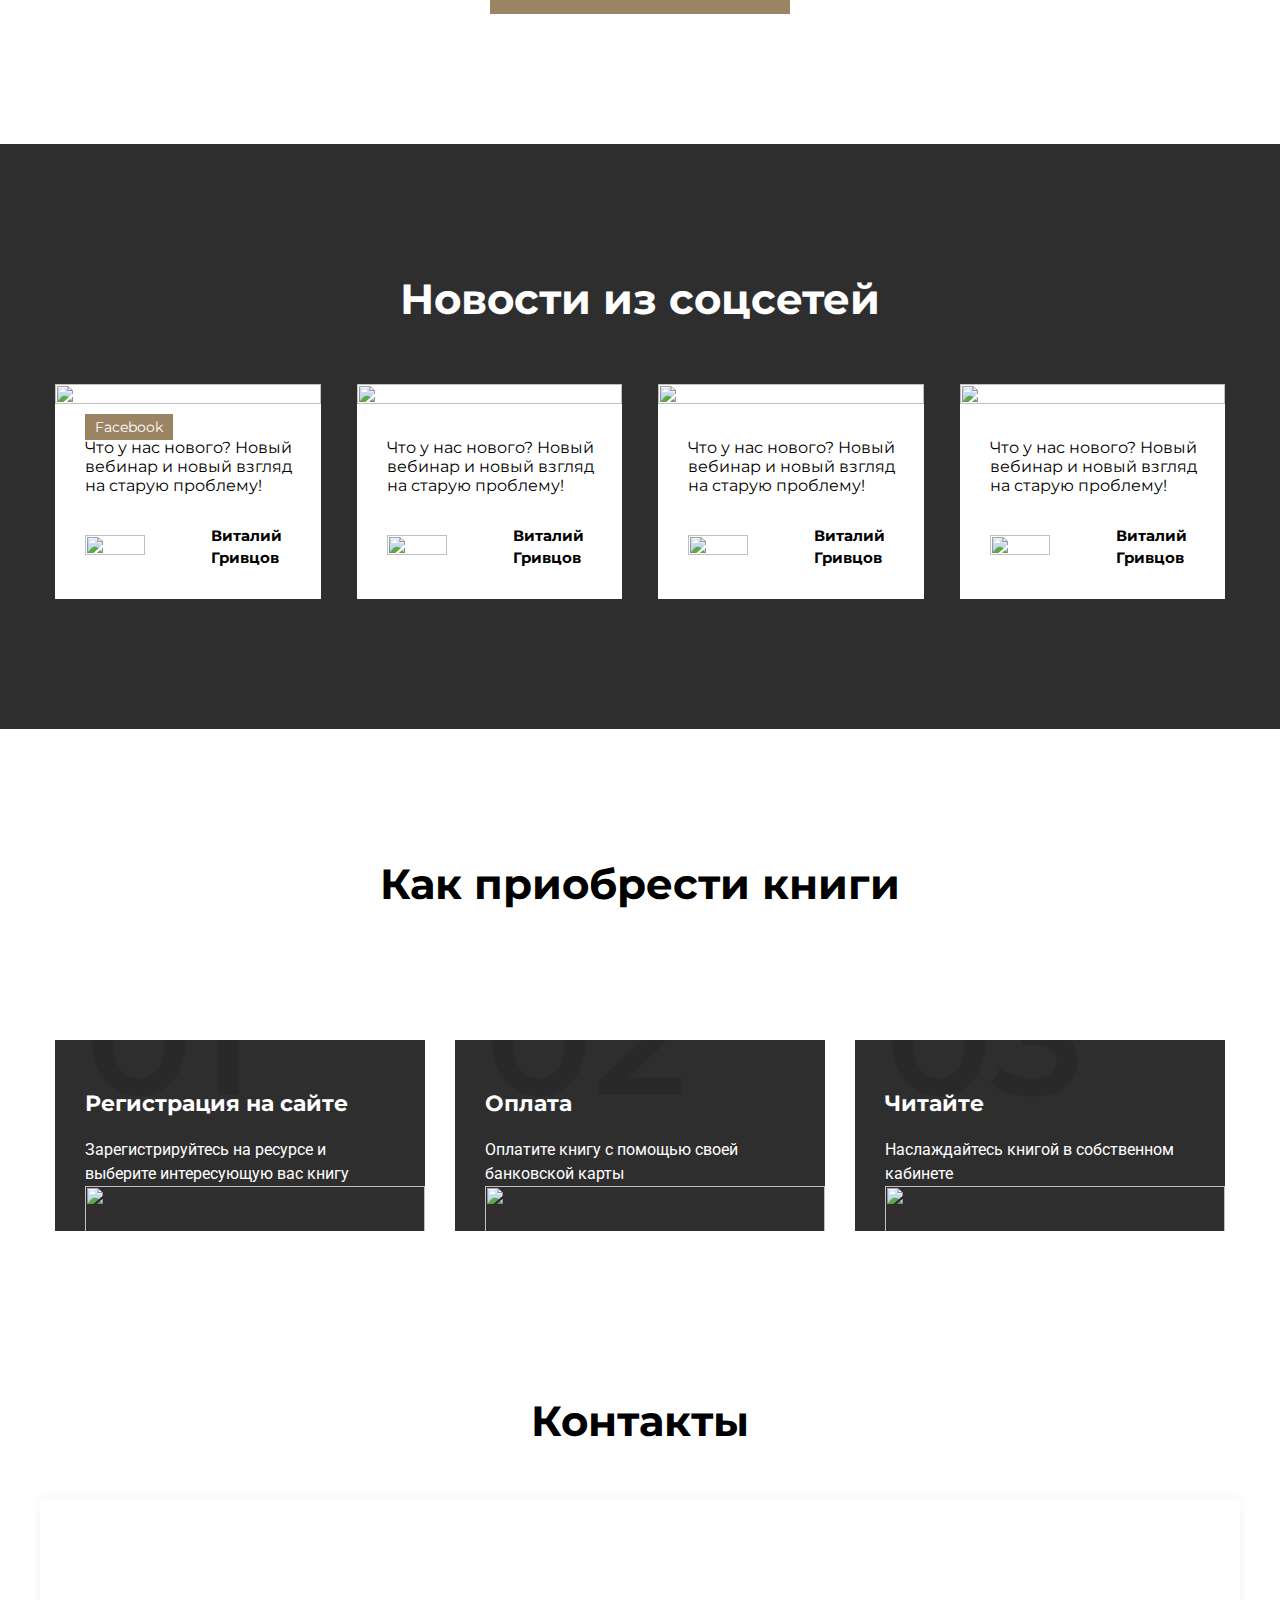
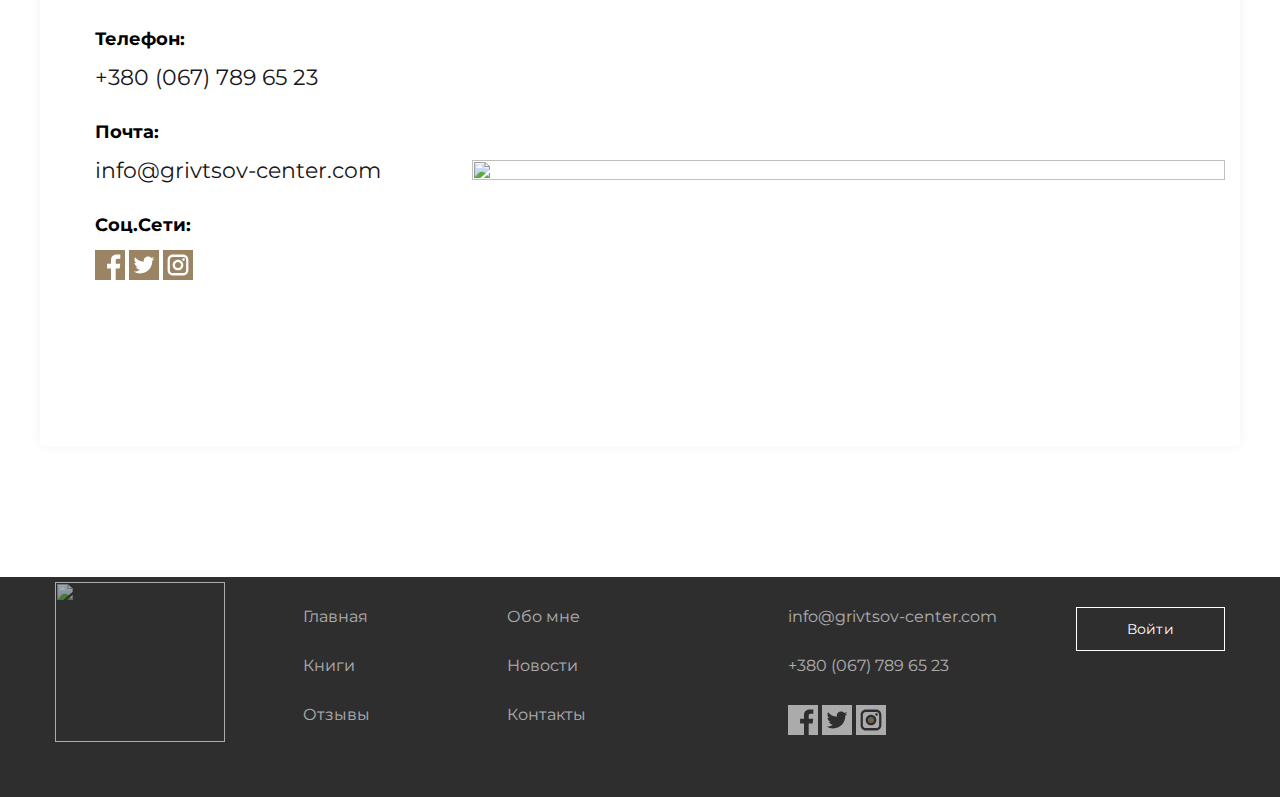
==== commit e12c3a4a: "Pretier plugin" ====
--- a/BookSite/index.html
+++ b/BookSite/index.html
@@ -28,7 +28,7 @@
             </a>
             <div class="burger">
                 <span></span>
-            </div>  
+            </div>
         </div>
     </header>
     <main>
@@ -44,240 +44,278 @@
                 </div>
             </div>
         </section>
- 
-  <section class="about_us container">
-      <div class="left">
-          <img src="home-img/left-bg.png" alt="">
-      </div>
-
-      <div class="right">
-        <h2>Коротко обо мне</h2>
-        <p>Символдрама: член Международного общества
-            Кататимного переживания образов.
-        <p>Имагинативных методов в психотерапии и психологии(МОКПО), Межрегиональной общественной организации содействия.</p>
-        <p>Развитию символдрамы в России.</p>
-        <p>Украине, Белоруссии, Казахстане (МОО СРС)
-            (Свидетельство № ISR 15291)</p>
-        <a href="" class="transparent_button">
-           Подробнее </a>
-
-      </div>
-  </section>
-
-<section class="testimonials container">
-    <h2>
-        Отзывы читателей
-    </h2>
-    <div class="content">
-        <div class="item">
-            <span class="face">
-                <img src="home-img/testimonial.png" alt="">
-            </span>
-            <p class="date">23 ноя 2019 в 20:54</p>
-            <h3>Максим Башинский</h3>
-            <div class="social">
-                <p>Оригинал отзыва в</p>
-                <a href="">
-                    <svg width="20" height="20" viewBox="0 0 20 20" fill="none" xmlns="http://www.w3.org/2000/svg">
-                        <g opacity="0.6">
-                            <path d="M0 0V20H10.6512V12.2744H8.04748V9.12062H10.6512V6.47199C10.6512 4.54572 12.2128 2.98418 14.139 2.98418H16.861V5.82016H14.9133C14.3012 5.82016 13.805 6.31637 13.805 6.92844V9.12066H16.8121L16.3965 12.2745H13.805V20H20V0H0Z" fill="#9A8464" />
-                        </g>
-                    </svg>
-                </a>
-            </div>
-            <p class="text">Задача организации, в особенности же постоянноеинформационно-пропагандистское обеспечение нашей деятельности влечет за собой процесс внедрения
-                и модернизации систем массового.</p>
+
+        <section class="about_us container">
+            <div class="left">
+                <img src="home-img/left-bg.png" alt="">
+            </div>
+
+            <div class="right">
+                <h2>Коротко обо мне</h2>
+                <p>Символдрама: член Международного общества
+                    Кататимного переживания образов.
+                <p>Имагинативных методов в психотерапии и психологии(МОКПО), Межрегиональной общественной
+                    организации содействия.</p>
+                <p>Развитию символдрамы в России.</p>
+                <p>Украине, Белоруссии, Казахстане (МОО СРС)
+                    (Свидетельство № ISR 15291)</p>
+                <a href="" class="transparent_button">
+                    Подробнее </a>
+
+            </div>
+        </section>
+
+        <section class="testimonials container">
+            <h2>
+                Отзывы читателей
+            </h2>
+            <div class="content">
+                <div class="item">
+                    <span class="face">
+                        <img src="home-img/testimonial.png" alt="">
+                    </span>
+                    <p class="date">23 ноя 2019 в 20:54</p>
+                    <h3>Максим Башинский</h3>
+                    <div class="social">
+                        <p>Оригинал отзыва в</p>
+                        <a href="">
+                            <svg width="20" height="20" viewBox="0 0 20 20" fill="none"
+                                xmlns="http://www.w3.org/2000/svg">
+                                <g opacity="0.6">
+                                    <path
+                                        d="M0 0V20H10.6512V12.2744H8.04748V9.12062H10.6512V6.47199C10.6512 4.54572 12.2128 2.98418 14.139 2.98418H16.861V5.82016H14.9133C14.3012 5.82016 13.805 6.31637 13.805 6.92844V9.12066H16.8121L16.3965 12.2745H13.805V20H20V0H0Z"
+                                        fill="#9A8464" />
+                                </g>
+                            </svg>
+                        </a>
+                    </div>
+                    <p class="text">Задача организации, в особенности же постоянноеинформационно-пропагандистское
+                        обеспечение нашей деятельности влечет за собой процесс внедрения
+                        и модернизации систем массового.</p>
+                </div>
+                <div class="item">
+                    <span class="face">
+                        <img src="home-img/testimonial.png" alt="">
+                    </span>
+                    <p class="date">23 ноя 2019 в 20:54</p>
+                    <h3>Максим Башинский</h3>
+                    <div class="social">
+                        <p>Оригинал отзыва в</p>
+                        <a href="">
+                            <svg width="20" height="20" viewBox="0 0 20 20" fill="none"
+                                xmlns="http://www.w3.org/2000/svg">
+                                <g opacity="0.6">
+                                    <path
+                                        d="M0 0V20H10.6512V12.2744H8.04748V9.12062H10.6512V6.47199C10.6512 4.54572 12.2128 2.98418 14.139 2.98418H16.861V5.82016H14.9133C14.3012 5.82016 13.805 6.31637 13.805 6.92844V9.12066H16.8121L16.3965 12.2745H13.805V20H20V0H0Z"
+                                        fill="#9A8464" />
+                                </g>
+                            </svg>
+                        </a>
+                    </div>
+                    <p class="text">Задача организации, в особенности же постоянноеинформационно-пропагандистское
+                        обеспечение нашей деятельности влечет за собой процесс внедрения
+                        и модернизации систем массового.</p>
+                </div>
+                <div class="item">
+                    <span class="face">
+                        <img src="home-img/testimonial.png" alt="">
+                    </span>
+                    <p class="date">23 ноя 2019 в 20:54</p>
+                    <h3>Максим Башинский</h3>
+                    <div class="social">
+                        <p>Оригинал отзыва в</p>
+                        <a href="">
+                            <svg width="20" height="20" viewBox="0 0 20 20" fill="none"
+                                xmlns="http://www.w3.org/2000/svg">
+                                <g opacity="0.6">
+                                    <path
+                                        d="M0 0V20H10.6512V12.2744H8.04748V9.12062H10.6512V6.47199C10.6512 4.54572 12.2128 2.98418 14.139 2.98418H16.861V5.82016H14.9133C14.3012 5.82016 13.805 6.31637 13.805 6.92844V9.12066H16.8121L16.3965 12.2745H13.805V20H20V0H0Z"
+                                        fill="#9A8464" />
+                                </g>
+                            </svg>
+                        </a>
+                    </div>
+                    <p class="text">Задача организации, в особенности же постоянноеинформационно-пропагандистское
+                        обеспечение нашей деятельности влечет за собой процесс внедрения
+                        и модернизации систем массового.</p>
+                </div>
+            </div>
+            <a href="" class="brown_button">Читать все отзывы</a>
+        </section>
+
+        <section class="news">
+            <div class="container">
+                <h2>Новости из соцсетей</h2>
+                <div class="items">
+                    <div class="item">
+                        <a href="">
+                            Facebook
+                        </a>
+                        <img src="home-img/social-img.jpg" alt="">
+                        <p>Что у нас нового? Новый вебинар и новый взгляд на старую проблему!</p>
+                        <div class="name">
+                            <img src="home-img/MaskGroup.png" alt="">
+                            <strong></strong>
+                            <h3>Виталий Гривцов</h3>
+                        </div>
+                    </div>
+                    <div class="item">
+                        <img src="home-img/social-img.jpg" alt="">
+                        <p>Что у нас нового? Новый вебинар и новый взгляд на старую проблему!</p>
+                        <div class="name">
+                            <img src="home-img/MaskGroup.png" alt="">
+                            <strong></strong>
+                            <h3>Виталий Гривцов</h3>
+                        </div>
+                    </div>
+                    <div class="item">
+                        <img src="home-img/social-img.jpg" alt="">
+                        <p>Что у нас нового? Новый вебинар и новый взгляд на старую проблему!</p>
+                        <div class="name">
+                            <img src="home-img/MaskGroup.png" alt="">
+                            <strong></strong>
+                            <h3>Виталий Гривцов</h3>
+                        </div>
+                    </div>
+                    <div class="item">
+                        <img src="home-img/social-img.jpg" alt="">
+                        <p>Что у нас нового? Новый вебинар и новый взгляд на старую проблему!</p>
+                        <div class="name">
+                            <img src="home-img/MaskGroup.png" alt="">
+                            <strong></strong>
+                            <h3>Виталий Гривцов</h3>
+                        </div>
+                    </div>
+                </div>
+            </div>
+        </section>
+
+        <section class="book_order container" id="order_book">
+            <h2>Как приобрести книги</h2>
+            <div class="content">
+                <div class="item order_item">
+                    <span class="order_number">01</span>
+                    <h3>Регистрация на сайте</h3>
+                    <p>Зарегистрируйтесь на ресурсе
+                        и выберите интересующую вас книгу</p>
+                    <img src="home-img/register.png" alt="">
+                </div>
+
+                <div class="item order_item">
+                    <span class="order_number">02</span>
+                    <h3>Оплата</h3>
+                    <p>Оплатите книгу с помощью
+                        своей банковской карты</p>
+                    <img src="home-img/pay.png" alt="">
+                </div>
+
+                <div class="item order_item">
+                    <span class="order_number">03</span>
+                    <h3>Читайте</h3>
+                    <p>Наслаждайтесь книгой
+                        в собственном кабинете</p>
+                    <img src="home-img/readbook.png" alt="">
+                </div>
+            </div>
+        </section>
+
+
+        <section class="contacts">
+            <h2>Контакты</h2>
+            <div class="container">
+                <div class="contacts-details">
+                    <h4>Телефон:</h4>
+                    <a href="tel:+380 (067) 789 65 23"> +380 (067) 789 65 23</a>
+                    <h4>Почта:</h4>
+                    <a href="mailto:info@grivtsov-center.com">info@grivtsov-center.com</a>
+                    <h4>Cоц.Сети:</h4>
+
+                    <span class="contact-socials">
+                        <a href=""><svg width="30" height="30" viewBox="0 0 30 30" fill="none"
+                                xmlns="http://www.w3.org/2000/svg">
+                                <path
+                                    d="M0 0V30H15.9768V18.4116H12.0712V13.6809H15.9768V9.70798C15.9768 6.81858 18.3191 4.47627 21.2085 4.47627H25.2916V8.73024H22.37C21.4518 8.73024 20.7075 9.47456 20.7075 10.3927V13.681H25.2182L24.5948 18.4117H20.7075V30H30V0H0Z"
+                                    fill="#9A8464" />
+                            </svg></a>
+                        <a href=""><svg width="30" height="30" viewBox="0 0 30 30" fill="none"
+                                xmlns="http://www.w3.org/2000/svg">
+                                <path fill-rule="evenodd" clip-rule="evenodd"
+                                    d="M0 0V30H30V0H0ZM23.2583 10.7643C23.2664 10.9472 23.2706 11.131 23.2706 11.3155C23.2706 16.9465 18.9847 23.4392 11.1471 23.4392C8.74075 23.4392 6.50097 22.7339 4.61532 21.5247C4.94868 21.5643 5.28778 21.5845 5.63182 21.5845C7.62818 21.5845 9.46543 20.9033 10.9238 19.7602C9.05921 19.726 7.4855 18.494 6.94319 16.8011C7.2035 16.851 7.47046 16.8778 7.74501 16.8778C8.13363 16.8778 8.51011 16.8255 8.86767 16.7283C6.91846 16.3367 5.44958 14.6146 5.44958 12.5502C5.44958 12.5322 5.44958 12.5143 5.44998 12.4965C6.0244 12.8156 6.68136 13.0073 7.37993 13.0295C6.23651 12.2654 5.48446 10.9611 5.48446 9.4829C5.48446 8.70191 5.69459 7.97004 6.06145 7.34057C8.16297 9.91866 11.3027 11.6149 14.8441 11.7928C14.7713 11.4808 14.7335 11.1556 14.7335 10.8217C14.7335 8.46864 16.6415 6.56084 18.9946 6.56084C20.2202 6.56084 21.3276 7.07822 22.1049 7.90629C23.0753 7.71541 23.9873 7.36062 24.8107 6.87237C24.4926 7.86745 23.817 8.70231 22.9371 9.22978C23.7992 9.12673 24.6203 8.8976 25.3845 8.5587C24.8134 9.41314 24.091 10.1637 23.2583 10.7643Z"
+                                    fill="#9A8464" />
+                            </svg></a>
+                        <a href=""> <svg width="30" height="30" viewBox="0 0 30 30" fill="none"
+                                xmlns="http://www.w3.org/2000/svg">
+                                <path fill-rule="evenodd" clip-rule="evenodd"
+                                    d="M20.145 6.87671H9.85544C8.21327 6.87671 6.87695 8.21295 6.87695 9.8552V20.1447C6.87695 21.7872 8.21327 23.1235 9.85544 23.1235H20.145C21.7875 23.1235 23.1238 21.7872 23.1238 20.1447V9.8552C23.1238 8.21303 21.7875 6.87671 20.145 6.87671ZM15 20.3484C12.0512 20.3484 9.65179 17.9489 9.65179 14.9998C9.65179 12.051 12.0512 9.65155 15 9.65155C17.9492 9.65155 20.3486 12.051 20.3486 14.9998C20.3486 17.9489 17.9492 20.3484 15 20.3484ZM20.5207 10.7575C19.8225 10.7575 19.2548 10.1898 19.2548 9.49207C19.2548 8.79424 19.8225 8.22654 20.5207 8.22654C21.2184 8.22654 21.7861 8.79424 21.7861 9.49207C21.7861 10.1899 21.2184 10.7575 20.5207 10.7575Z"
+                                    fill="#9A8464" />
+                                <path fill-rule="evenodd" clip-rule="evenodd"
+                                    d="M14.9997 11.9119C13.2974 11.9119 11.9111 13.2975 11.9111 14.9998C11.9111 16.7028 13.2974 18.0887 14.9997 18.0887C16.7027 18.0887 18.088 16.7028 18.088 14.9998C18.088 13.2975 16.7027 11.9119 14.9997 11.9119Z"
+                                    fill="#9A8464" />
+                                <path fill-rule="evenodd" clip-rule="evenodd"
+                                    d="M0 0V30H30V0H0ZM25.3833 20.1448C25.3833 23.0337 23.0337 25.3833 20.1448 25.3833H9.85525C6.96659 25.3833 4.6167 23.0337 4.6167 20.1448V9.85525C4.6167 6.96659 6.96659 4.6167 9.85525 4.6167H20.1448C23.0337 4.6167 25.3833 6.96659 25.3833 9.85525V20.1448Z"
+                                    fill="#9A8464" />
+                            </svg></a>
+                    </span>
+                </div>
+                <div class="contacts-map">
+                    <img src="books-img/contact-map.jpg" alt=""></div>
+            </div>
+        </section>
+    </main>
+
+    <footer id="footer">
+        <div class="container">
+            <a href="" class="logo">
+                <img src="home-img/logo.jpg" alt="">
+            </a>
+            <ul class="footer-nav">
+                <li><a href="">Главная</a></li>
+                <li><a href="">Обо мне</a></li>
+                <li><a href="">Книги</a></li>
+                <li><a href="">Новости</a></li>
+                <li><a href="">Отзывы</a></li>
+                <li><a href="">Контакты</a></li>
+            </ul>
+            <div class="footer-contacts">
+                <a href="mailto:info@grivtsov-center.com">info@grivtsov-center.com</a>
+                <a href="tel:+380 (067) 789 65 23">+380 (067) 789 65 23</a>
+
+                <span class="footer-socials">
+                    <a href=""><svg width="30" height="30" viewBox="0 0 30 30" fill="none"
+                            xmlns="http://www.w3.org/2000/svg">
+                            <path
+                                d="M0 0V30H15.9768V18.4116H12.0712V13.6809H15.9768V9.70798C15.9768 6.81858 18.3191 4.47627 21.2085 4.47627H25.2916V8.73024H22.37C21.4518 8.73024 20.7075 9.47456 20.7075 10.3927V13.681H25.2182L24.5948 18.4117H20.7075V30H30V0H0Z"
+                                fill="#fff" />
+                        </svg>
+                    </a>
+                    <a href=""><svg width="30" height="30" viewBox="0 0 30 30" fill="none"
+                            xmlns="http://www.w3.org/2000/svg">
+                            <path fill-rule="evenodd" clip-rule="evenodd"
+                                d="M0 0V30H30V0H0ZM23.2583 10.7643C23.2664 10.9472 23.2706 11.131 23.2706 11.3155C23.2706 16.9465 18.9847 23.4392 11.1471 23.4392C8.74075 23.4392 6.50097 22.7339 4.61532 21.5247C4.94868 21.5643 5.28778 21.5845 5.63182 21.5845C7.62818 21.5845 9.46543 20.9033 10.9238 19.7602C9.05921 19.726 7.4855 18.494 6.94319 16.8011C7.2035 16.851 7.47046 16.8778 7.74501 16.8778C8.13363 16.8778 8.51011 16.8255 8.86767 16.7283C6.91846 16.3367 5.44958 14.6146 5.44958 12.5502C5.44958 12.5322 5.44958 12.5143 5.44998 12.4965C6.0244 12.8156 6.68136 13.0073 7.37993 13.0295C6.23651 12.2654 5.48446 10.9611 5.48446 9.4829C5.48446 8.70191 5.69459 7.97004 6.06145 7.34057C8.16297 9.91866 11.3027 11.6149 14.8441 11.7928C14.7713 11.4808 14.7335 11.1556 14.7335 10.8217C14.7335 8.46864 16.6415 6.56084 18.9946 6.56084C20.2202 6.56084 21.3276 7.07822 22.1049 7.90629C23.0753 7.71541 23.9873 7.36062 24.8107 6.87237C24.4926 7.86745 23.817 8.70231 22.9371 9.22978C23.7992 9.12673 24.6203 8.8976 25.3845 8.5587C24.8134 9.41314 24.091 10.1637 23.2583 10.7643Z"
+                                fill="#fff" />
+                        </svg></a>
+                    <a href=""><svg width="30" height="30" viewBox="0 0 30 30" fill="none"
+                            xmlns="http://www.w3.org/2000/svg">
+                            <path fill-rule="evenodd" clip-rule="evenodd"
+                                d="M20.145 6.87671H9.85544C8.21327 6.87671 6.87695 8.21295 6.87695 9.8552V20.1447C6.87695 21.7872 8.21327 23.1235 9.85544 23.1235H20.145C21.7875 23.1235 23.1238 21.7872 23.1238 20.1447V9.8552C23.1238 8.21303 21.7875 6.87671 20.145 6.87671ZM15 20.3484C12.0512 20.3484 9.65179 17.9489 9.65179 14.9998C9.65179 12.051 12.0512 9.65155 15 9.65155C17.9492 9.65155 20.3486 12.051 20.3486 14.9998C20.3486 17.9489 17.9492 20.3484 15 20.3484ZM20.5207 10.7575C19.8225 10.7575 19.2548 10.1898 19.2548 9.49207C19.2548 8.79424 19.8225 8.22654 20.5207 8.22654C21.2184 8.22654 21.7861 8.79424 21.7861 9.49207C21.7861 10.1899 21.2184 10.7575 20.5207 10.7575Z"
+                                fill="#fff" />
+                            <path fill-rule="evenodd" clip-rule="evenodd"
+                                d="M14.9997 11.9119C13.2974 11.9119 11.9111 13.2975 11.9111 14.9998C11.9111 16.7028 13.2974 18.0887 14.9997 18.0887C16.7027 18.0887 18.088 16.7028 18.088 14.9998C18.088 13.2975 16.7027 11.9119 14.9997 11.9119Z"
+                                fill="#9A8464" />
+                            <path fill-rule="evenodd" clip-rule="evenodd"
+                                d="M0 0V30H30V0H0ZM25.3833 20.1448C25.3833 23.0337 23.0337 25.3833 20.1448 25.3833H9.85525C6.96659 25.3833 4.6167 23.0337 4.6167 20.1448V9.85525C4.6167 6.96659 6.96659 4.6167 9.85525 4.6167H20.1448C23.0337 4.6167 25.3833 6.96659 25.3833 9.85525V20.1448Z"
+                                fill="#fff" />
+                        </svg></a>
+                </span>
+            </div>
+            <a href="" class="transparent_button">
+                Войти
+            </a>
         </div>
-        <div class="item">
-            <span class="face">
-                <img src="home-img/testimonial.png" alt="">
-            </span>
-            <p class="date">23 ноя 2019 в 20:54</p>
-            <h3>Максим Башинский</h3>
-            <div class="social">
-                <p>Оригинал отзыва в</p>
-                <a href="">
-                    <svg width="20" height="20" viewBox="0 0 20 20" fill="none" xmlns="http://www.w3.org/2000/svg">
-                        <g opacity="0.6">
-                            <path d="M0 0V20H10.6512V12.2744H8.04748V9.12062H10.6512V6.47199C10.6512 4.54572 12.2128 2.98418 14.139 2.98418H16.861V5.82016H14.9133C14.3012 5.82016 13.805 6.31637 13.805 6.92844V9.12066H16.8121L16.3965 12.2745H13.805V20H20V0H0Z" fill="#9A8464" />
-                        </g>
-                    </svg>
-                </a>
-            </div>
-            <p class="text">Задача организации, в особенности же постоянноеинформационно-пропагандистское обеспечение нашей деятельности влечет за собой процесс внедрения
-                и модернизации систем массового.</p>
-        </div>
-        <div class="item">
-            <span class="face">
-                <img src="home-img/testimonial.png" alt="">
-            </span>
-            <p class="date">23 ноя 2019 в 20:54</p>
-            <h3>Максим Башинский</h3>
-            <div class="social">
-                <p>Оригинал отзыва в</p>
-                <a href="">
-                    <svg width="20" height="20" viewBox="0 0 20 20" fill="none" xmlns="http://www.w3.org/2000/svg">
-                        <g opacity="0.6">
-                            <path d="M0 0V20H10.6512V12.2744H8.04748V9.12062H10.6512V6.47199C10.6512 4.54572 12.2128 2.98418 14.139 2.98418H16.861V5.82016H14.9133C14.3012 5.82016 13.805 6.31637 13.805 6.92844V9.12066H16.8121L16.3965 12.2745H13.805V20H20V0H0Z" fill="#9A8464" />
-                        </g>
-                    </svg>
-                </a>
-            </div>
-            <p class="text">Задача организации, в особенности же постоянноеинформационно-пропагандистское обеспечение нашей деятельности влечет за собой процесс внедрения
-                и модернизации систем массового.</p>
-        </div>
-    </div>
-    <a href="" class="brown_button">Читать все отзывы</a>
-</section>
-
-<section class="news">
-    <div class="container">
-        <h2>Новости из соцсетей</h2>
-        <div class="items">
-            <div class="item">
-                <a href="">
-                    Facebook
-                </a>
-                <img src="home-img/social-img.jpg" alt="">
-                <p>Что у нас нового? Новый вебинар и новый взгляд на старую проблему!</p>
-                <div class="name">
-                    <img src="home-img/MaskGroup.png" alt="">
-                    <strong></strong>
-                    <h3>Виталий Гривцов</h3>
-                </div>
-            </div>
-            <div class="item">
-                <img src="home-img/social-img.jpg" alt="">
-                <p>Что у нас нового? Новый вебинар и новый взгляд на старую проблему!</p>
-                <p>Что у нас нового? Новый вебинар и новый взгляд на старую проблему!</p>
-                <p>Что у нас нового? Новый вебинар и новый взгляд на старую проблему!</p>
-                <div class="name">
-                    <img src="home-img/MaskGroup.png" alt="">
-                    <strong></strong>
-                    <h3>Виталий Гривцов</h3>
-                </div>
-            </div>
-            <div class="item">
-                <img src="home-img/social-img.jpg" alt="">
-                <p>Что у нас нового? Новый вебинар и новый взгляд на старую проблему!</p>
-                <div class="name">
-                    <img src="home-img/MaskGroup.png" alt="">
-                    <strong></strong>
-                    <h3>Виталий Гривцов</h3>
-                </div>
-            </div>
-            <div class="item">
-                <img src="home-img/social-img.jpg" alt="">
-                <p>Что у нас нового? Новый вебинар и новый взгляд на старую проблему!</p>
-                <div class="name">
-                    <img src="home-img/MaskGroup.png" alt="">
-                    <strong></strong>
-                    <h3>Виталий Гривцов</h3>
-                </div>
-            </div>
-        </div>
-    </div>
-</section> 
-
-<section class="book_order container" id="order_book">
-    <h2>Как приобрести книги</h2>
-        <div class="content">
-        <div class="item">
-        <span>01</span>    
-        <h3>Регистрация на сайте</h3>
-        <p>Зарегистрируйтесь на ресурсе 
-            и выберите интересующую вас книгу</p>
-        <img src="home-img/register.png" alt="">
-        </div>
-  
-  <div class="item">
-    <span>02</span>    
-   <h3>Оплата</h3>
-   <p>Оплатите книгу с помощью своей банковской карты</p>
-   <img src="home-img/pay.png" alt="">
-  </div>
-  
-  <div class="item">
-   <span>03</span>    
-   <h3>Читайте</h3>
-   <p>Наслаждайтесь книгой 
-    в собственном кабинете</p>
-   <img src="home-img/readbook.png" alt="">
-  </div>
-</div>
-</section>
-
-
-<section class="contacts">
-    <h2>Контакты</h2>  
-    <div class="container">
-      <div class="contacts-details">
-         <h4>Телефон:</h4>
-        <a href="tel:+380 (067) 789 65 23"> +380 (067) 789 65 23</a>
-        <h4>Почта:</h4>
-        <a href="mailto:info@grivtsov-center.com">info@grivtsov-center.com</a>
-        <h4>Cоц.Сети:</h4>
-        
-        <span class="contact-socials">
-           <a href="" ><svg width="30" height="30" viewBox="0 0 30 30" fill="none" xmlns="http://www.w3.org/2000/svg">
-            <path d="M0 0V30H15.9768V18.4116H12.0712V13.6809H15.9768V9.70798C15.9768 6.81858 18.3191 4.47627 21.2085 4.47627H25.2916V8.73024H22.37C21.4518 8.73024 20.7075 9.47456 20.7075 10.3927V13.681H25.2182L24.5948 18.4117H20.7075V30H30V0H0Z" fill="#9A8464"/>
-            </svg></a>
-            <a href="" ><svg width="30" height="30" viewBox="0 0 30 30" fill="none" xmlns="http://www.w3.org/2000/svg">
-                <path fill-rule="evenodd" clip-rule="evenodd" d="M0 0V30H30V0H0ZM23.2583 10.7643C23.2664 10.9472 23.2706 11.131 23.2706 11.3155C23.2706 16.9465 18.9847 23.4392 11.1471 23.4392C8.74075 23.4392 6.50097 22.7339 4.61532 21.5247C4.94868 21.5643 5.28778 21.5845 5.63182 21.5845C7.62818 21.5845 9.46543 20.9033 10.9238 19.7602C9.05921 19.726 7.4855 18.494 6.94319 16.8011C7.2035 16.851 7.47046 16.8778 7.74501 16.8778C8.13363 16.8778 8.51011 16.8255 8.86767 16.7283C6.91846 16.3367 5.44958 14.6146 5.44958 12.5502C5.44958 12.5322 5.44958 12.5143 5.44998 12.4965C6.0244 12.8156 6.68136 13.0073 7.37993 13.0295C6.23651 12.2654 5.48446 10.9611 5.48446 9.4829C5.48446 8.70191 5.69459 7.97004 6.06145 7.34057C8.16297 9.91866 11.3027 11.6149 14.8441 11.7928C14.7713 11.4808 14.7335 11.1556 14.7335 10.8217C14.7335 8.46864 16.6415 6.56084 18.9946 6.56084C20.2202 6.56084 21.3276 7.07822 22.1049 7.90629C23.0753 7.71541 23.9873 7.36062 24.8107 6.87237C24.4926 7.86745 23.817 8.70231 22.9371 9.22978C23.7992 9.12673 24.6203 8.8976 25.3845 8.5587C24.8134 9.41314 24.091 10.1637 23.2583 10.7643Z" fill="#9A8464"/>
-                </svg></a>
-            <a href=""> <svg width="30" height="30" viewBox="0 0 30 30" fill="none" xmlns="http://www.w3.org/2000/svg">
-                <path fill-rule="evenodd" clip-rule="evenodd" d="M20.145 6.87671H9.85544C8.21327 6.87671 6.87695 8.21295 6.87695 9.8552V20.1447C6.87695 21.7872 8.21327 23.1235 9.85544 23.1235H20.145C21.7875 23.1235 23.1238 21.7872 23.1238 20.1447V9.8552C23.1238 8.21303 21.7875 6.87671 20.145 6.87671ZM15 20.3484C12.0512 20.3484 9.65179 17.9489 9.65179 14.9998C9.65179 12.051 12.0512 9.65155 15 9.65155C17.9492 9.65155 20.3486 12.051 20.3486 14.9998C20.3486 17.9489 17.9492 20.3484 15 20.3484ZM20.5207 10.7575C19.8225 10.7575 19.2548 10.1898 19.2548 9.49207C19.2548 8.79424 19.8225 8.22654 20.5207 8.22654C21.2184 8.22654 21.7861 8.79424 21.7861 9.49207C21.7861 10.1899 21.2184 10.7575 20.5207 10.7575Z" fill="#9A8464"/>
-                <path fill-rule="evenodd" clip-rule="evenodd" d="M14.9997 11.9119C13.2974 11.9119 11.9111 13.2975 11.9111 14.9998C11.9111 16.7028 13.2974 18.0887 14.9997 18.0887C16.7027 18.0887 18.088 16.7028 18.088 14.9998C18.088 13.2975 16.7027 11.9119 14.9997 11.9119Z" fill="#9A8464"/>
-                <path fill-rule="evenodd" clip-rule="evenodd" d="M0 0V30H30V0H0ZM25.3833 20.1448C25.3833 23.0337 23.0337 25.3833 20.1448 25.3833H9.85525C6.96659 25.3833 4.6167 23.0337 4.6167 20.1448V9.85525C4.6167 6.96659 6.96659 4.6167 9.85525 4.6167H20.1448C23.0337 4.6167 25.3833 6.96659 25.3833 9.85525V20.1448Z" fill="#9A8464"/>
-            </svg></a>
-       </span>
-         </div>   
-<div class="contacts-map">
-    <img src="books-img/contact-map.jpg" alt=""></div>   
-</div>
-</section>
-</main>
-
-<footer id="footer">
-<div class="container">
-<a href="" class="logo">
-<img src="home-img/logo.jpg" alt="">
-</a>
-<ul class="footer-nav">
-<li><a href="">Главная</a></li>
-<li><a href="">Обо мне</a></li>
-<li><a href="">Книги</a></li>
-<li><a href="">Новости</a></li>
-<li><a href="">Отзывы</a></li>
-<li><a href="">Контакты</a></li>
-</ul>
-<div class="footer-contacts">
-<a href="mailto:info@grivtsov-center.com">info@grivtsov-center.com</a>
-<a href="tel:+380 (067) 789 65 23">+380 (067) 789 65 23</a>
-
-<span class="footer-socials"> 
-<a href=""><svg width="30" height="30" viewBox="0 0 30 30" fill="none" xmlns="http://www.w3.org/2000/svg">
-    <path d="M0 0V30H15.9768V18.4116H12.0712V13.6809H15.9768V9.70798C15.9768 6.81858 18.3191 4.47627 21.2085 4.47627H25.2916V8.73024H22.37C21.4518 8.73024 20.7075 9.47456 20.7075 10.3927V13.681H25.2182L24.5948 18.4117H20.7075V30H30V0H0Z" fill="#fff"/>
-    </svg>
-    </a>
- <a href=""><svg width="30" height="30" viewBox="0 0 30 30" fill="none" xmlns="http://www.w3.org/2000/svg">
-    <path fill-rule="evenodd" clip-rule="evenodd" d="M0 0V30H30V0H0ZM23.2583 10.7643C23.2664 10.9472 23.2706 11.131 23.2706 11.3155C23.2706 16.9465 18.9847 23.4392 11.1471 23.4392C8.74075 23.4392 6.50097 22.7339 4.61532 21.5247C4.94868 21.5643 5.28778 21.5845 5.63182 21.5845C7.62818 21.5845 9.46543 20.9033 10.9238 19.7602C9.05921 19.726 7.4855 18.494 6.94319 16.8011C7.2035 16.851 7.47046 16.8778 7.74501 16.8778C8.13363 16.8778 8.51011 16.8255 8.86767 16.7283C6.91846 16.3367 5.44958 14.6146 5.44958 12.5502C5.44958 12.5322 5.44958 12.5143 5.44998 12.4965C6.0244 12.8156 6.68136 13.0073 7.37993 13.0295C6.23651 12.2654 5.48446 10.9611 5.48446 9.4829C5.48446 8.70191 5.69459 7.97004 6.06145 7.34057C8.16297 9.91866 11.3027 11.6149 14.8441 11.7928C14.7713 11.4808 14.7335 11.1556 14.7335 10.8217C14.7335 8.46864 16.6415 6.56084 18.9946 6.56084C20.2202 6.56084 21.3276 7.07822 22.1049 7.90629C23.0753 7.71541 23.9873 7.36062 24.8107 6.87237C24.4926 7.86745 23.817 8.70231 22.9371 9.22978C23.7992 9.12673 24.6203 8.8976 25.3845 8.5587C24.8134 9.41314 24.091 10.1637 23.2583 10.7643Z" fill="#fff"/>
-    </svg></a>
- <a href=""><svg width="30" height="30" viewBox="0 0 30 30" fill="none" xmlns="http://www.w3.org/2000/svg">
-    <path fill-rule="evenodd" clip-rule="evenodd" d="M20.145 6.87671H9.85544C8.21327 6.87671 6.87695 8.21295 6.87695 9.8552V20.1447C6.87695 21.7872 8.21327 23.1235 9.85544 23.1235H20.145C21.7875 23.1235 23.1238 21.7872 23.1238 20.1447V9.8552C23.1238 8.21303 21.7875 6.87671 20.145 6.87671ZM15 20.3484C12.0512 20.3484 9.65179 17.9489 9.65179 14.9998C9.65179 12.051 12.0512 9.65155 15 9.65155C17.9492 9.65155 20.3486 12.051 20.3486 14.9998C20.3486 17.9489 17.9492 20.3484 15 20.3484ZM20.5207 10.7575C19.8225 10.7575 19.2548 10.1898 19.2548 9.49207C19.2548 8.79424 19.8225 8.22654 20.5207 8.22654C21.2184 8.22654 21.7861 8.79424 21.7861 9.49207C21.7861 10.1899 21.2184 10.7575 20.5207 10.7575Z" fill="#fff"/>
-    <path fill-rule="evenodd" clip-rule="evenodd" d="M14.9997 11.9119C13.2974 11.9119 11.9111 13.2975 11.9111 14.9998C11.9111 16.7028 13.2974 18.0887 14.9997 18.0887C16.7027 18.0887 18.088 16.7028 18.088 14.9998C18.088 13.2975 16.7027 11.9119 14.9997 11.9119Z" fill="#9A8464"/>
-    <path fill-rule="evenodd" clip-rule="evenodd" d="M0 0V30H30V0H0ZM25.3833 20.1448C25.3833 23.0337 23.0337 25.3833 20.1448 25.3833H9.85525C6.96659 25.3833 4.6167 23.0337 4.6167 20.1448V9.85525C4.6167 6.96659 6.96659 4.6167 9.85525 4.6167H20.1448C23.0337 4.6167 25.3833 6.96659 25.3833 9.85525V20.1448Z" fill="#fff"/>
-</svg></a>
-</span>
-</div>
-<a href="" class="transparent_button">
-Войти
-</a>
-</div>
-
-</footer>
-
-<script src="script.js"></script>
+
+    </footer>
+
+    <script src="script.js"></script>
 </body>
 
-</html>
+</html>--- a/BookSite/style.css
+++ b/BookSite/style.css
@@ -8,593 +8,586 @@
 */
 
 * {
-    margin: 0;
-    padding: 0;
-    box-sizing:border-box;
-    font-family: 'Montserrat',
-        sans-serif;
-}
-
-img{display:block;
-    width:100%;
-    height:100%;
-    }
-
+  margin: 0;
+  padding: 0;
+  box-sizing: border-box;
+  font-family: 'Montserrat', sans-serif;
+}
+
+img {
+  display: block;
+  width: 100%;
+  height: 100%;
+}
 
 a {
-    display: inline-block;
-    transition:all .4s ease-in;
-    text-decoration: none;
-}
-
-li{list-style-type:none;}
+  display: inline-block;
+  transition: all 0.4s ease-in;
+  text-decoration: none;
+}
+
+li {
+  list-style-type: none;
+}
 
 h1,
 h2 {
-    font-size: 42px;
-    line-height: 1.2;
+  font-size: 42px;
+  line-height: 1.2;
 }
 
 .container {
-    max-width: 1200px;
-    padding-left: 15px;
-    padding-right: 15px;
-    margin-right: auto;
-    margin-left: auto;
-  
+  max-width: 1200px;
+  padding-left: 15px;
+  padding-right: 15px;
+  margin-right: auto;
+  margin-left: auto;
 }
 
 .brown_button {
-    background: #9A8464;
-    font-weight: 600;
-    font-size: 14px;
-    line-height: 1.2;
-    letter-spacing: 0.02em;
-    color: #FFFFFF;
-    padding: 22px 40px;
-    min-width: 300px;
-    text-align: center;
+  background: #9a8464;
+  font-weight: 600;
+  font-size: 14px;
+  line-height: 1.2;
+  letter-spacing: 0.02em;
+  color: #ffffff;
+  padding: 22px 40px;
+  min-width: 300px;
+  text-align: center;
 }
 
 .brown_button:hover {
-    background: #776244;
+  background: #776244;
 }
 
 header {
-    position: fixed;
-    top: 0;
-    left: 0;
-    width: 100%;
-    background-color: #2F2E2F;
-    padding-top: 20px;
-    padding-bottom: 20px;
-    z-index:999;
-  
+  position: fixed;
+  top: 0;
+  left: 0;
+  width: 100%;
+  background-color: #2f2e2f;
+  padding-top: 20px;
+  padding-bottom: 20px;
+  z-index: 999;
 }
 
 header .container {
-    display: flex;
-    justify-content: space-between;
-    position: relative;
-    align-items: center;
+  display: flex;
+  justify-content: space-between;
+  position: relative;
+  align-items: center;
 }
 
 header a {
-    color: #fff;
+  color: #fff;
 }
 
 header a:not(.logo):hover {
-    opacity: .6;
+  opacity: 0.6;
 }
 
 header .logo {
-    position: absolute;
-    left: 0;
-    top: 0;
-    width: 170px;
-    height: 160px;
-    transition:all .6s ease-in;
+  position: absolute;
+  left: 0;
+  top: 0;
+  width: 170px;
+  height: 160px;
+  transition: all 0.6s ease-in;
 }
 
 header ul {
-    list-style: none;
-    display: flex;
-    padding-left: 260px;
+  list-style: none;
+  display: flex;
+  padding-left: 260px;
 }
 
 header ul a {
-    padding-left: 15px;
-    padding-right: 15px;
-}
-
- header .transparent_button {
-    padding: 12px 50px;
-    font-size: 14px;
-    letter-spacing: 0.02em;
-    border: 1px solid #fff;
+  padding-left: 15px;
+  padding-right: 15px;
+}
+
+header .transparent_button {
+  padding: 12px 50px;
+  font-size: 14px;
+  letter-spacing: 0.02em;
+  border: 1px solid #fff;
 }
 
 .banner {
-    background-image: url('home-img/header-bg.jpg');
-    background-position: center;
-    background-size: cover;
-    background-repeat: no-repeat;
-    padding-top: 146px;
+  background-image: url('home-img/header-bg.jpg');
+  background-position: center;
+  background-size: cover;
+  background-repeat: no-repeat;
+  padding-top: 146px;
 }
 
 .banner .container {
-    display: flex;
-    align-items: center;
+  display: flex;
+  align-items: center;
 }
 
 .banner .left {
-    width: 50%;
-    color: #191719;
-    display: flex;
-    flex-direction: column;
-    align-items: flex-start;
+  width: 50%;
+  color: #191719;
+  display: flex;
+  flex-direction: column;
+  align-items: flex-start;
 }
 
 .banner .right {
-    width: 50%;
+  width: 50%;
 }
 
 .banner h1 {
-    margin-bottom: 18px;
+  margin-bottom: 18px;
 }
 
 .banner p {
-    font-size: 22px;
-    margin-bottom: 28px;
-}
-
+  font-size: 22px;
+  margin-bottom: 28px;
+}
 
 .about_us {
-    padding-bottom: 130px;
-    display: flex;
-    align-items: flex-end;
+  padding-bottom: 130px;
+  display: flex;
+  align-items: flex-end;
 }
 
 .about_us .left {
-    width: 50%;
-    padding-right: 80px;
-    position: relative;
+  width: 50%;
+  padding-right: 80px;
+  position: relative;
 }
 
 .about_us .left::before {
-    content: '';
-    width: 50vw;
-    z-index: -1;
-    height: 50%;
-    background: #2F2E2F;
-    position: absolute;
-    bottom: 0;
-    right: 100%;
-    transform: translateX(200px);
+  content: '';
+  width: 50vw;
+  z-index: -1;
+  height: 50%;
+  background: #2f2e2f;
+  position: absolute;
+  bottom: 0;
+  right: 100%;
+  transform: translateX(200px);
 }
 
 .about_us .right {
-    width: 50%;
-    padding-left: 80px;
+  width: 50%;
+  padding-left: 80px;
 }
 
 .about_us h2 {
-    font-size: 42px;
-    line-height: 1.2;
-    margin-bottom: 30px;
+  font-size: 42px;
+  line-height: 1.2;
+  margin-bottom: 30px;
 }
 
 .about_us p {
-    font-size: 18px;
-    line-height: 1.33;
-    margin-bottom: 16px;
+  font-size: 18px;
+  line-height: 1.33;
+  margin-bottom: 16px;
 }
 
 .about_us .transparent_button {
-    font-size: 14px;
-    line-height: 17px;
-    letter-spacing: 0.02em;
-    padding: 20px 40px;
-    color: #191719;
-    border: 1px solid #000;
-    font-weight: 600;
-    margin-top: 30px;
-}
-
-
-
-
-
-
-
-
+  font-size: 14px;
+  line-height: 17px;
+  letter-spacing: 0.02em;
+  padding: 20px 40px;
+  color: #191719;
+  border: 1px solid #000;
+  font-weight: 600;
+  margin-top: 30px;
+}
 
 /* Testimonials */
 .testimonials {
-    padding-top: 130px;
-    padding-bottom: 130px;
-    display: flex;
-    flex-direction: column;
-    align-items: center;
-    
+  padding-top: 130px;
+  padding-bottom: 130px;
+  display: flex;
+  flex-direction: column;
+  align-items: center;
 }
 
 .testimonials h2 {
-    margin-bottom: 105px;
+  margin-bottom: 105px;
 }
 
 .testimonials .content {
-    display: flex;
-    justify-content: space-between;
-    margin-bottom: 60px;
+  display: flex;
+  justify-content: space-between;
+  margin-bottom: 60px;
 }
 
 .testimonials .item {
-    width: calc(33.333333% - 20px);
-    background: #2F2E2F;
-    box-shadow: 0px 0px 12px rgba(0, 0, 0, 0.05);
-    color: #fff;
-    padding: 69px 40px 62px;
-    position: relative;
-    transition:all.6s ease-in-out;
-    cursor:pointer;
+  width: calc(33.333333% - 20px);
+  background: #2f2e2f;
+  box-shadow: 0px 0px 12px rgba(0, 0, 0, 0.05);
+  color: #fff;
+  padding: 69px 40px 62px;
+  position: relative;
+  transition: all.6s ease-in-out;
+  cursor: pointer;
 }
 
 .testimonials .face {
-    position: absolute;
-    width: 90px;
-    height: 90px;
-    background: #C4C4C4;
-    border-radius: 100%;
-    top: 0;
-    left: 50%;
-    transform: translate(-50%, -50%);
-    display: flex;
-    justify-content: center;
-    align-items: flex-end;
-    overflow: hidden;
+  position: absolute;
+  width: 90px;
+  height: 90px;
+  background: #c4c4c4;
+  border-radius: 100%;
+  top: 0;
+  left: 50%;
+  transform: translate(-50%, -50%);
+  display: flex;
+  justify-content: center;
+  align-items: flex-end;
+  overflow: hidden;
 }
 
 .testimonials .date {
-    font-size: 12px;
-    line-height: 1.3;
-    color: #C4C4C4;
-    margin-bottom: 3px;
+  font-size: 12px;
+  line-height: 1.3;
+  color: #c4c4c4;
+  margin-bottom: 3px;
 }
 
 .testimonials h3 {
-    font-size: 18px;
-    line-height: 1.2;
-    font-weight: 600;
-    margin-bottom: 4px;
+  font-size: 18px;
+  line-height: 1.2;
+  font-weight: 600;
+  margin-bottom: 4px;
 }
 
 .testimonials .social {
-    display: flex;
-    font-size: 14px;
-    margin-bottom: 14px;
+  display: flex;
+  font-size: 14px;
+  margin-bottom: 14px;
 }
 
 .testimonials .social a {
-    padding-left: 10px;
+  padding-left: 10px;
 }
 
 .testimonials .social a path {
-    transition: all .4s;
+  transition: all 0.4s;
 }
 
 .testimonials .social a:hover path {
-    fill: #fff;
+  fill: #fff;
 }
 
 .testimonials .text {
-    font-size: 14px;
-    line-height: 1.3;
+  font-size: 14px;
+  line-height: 1.3;
 }
 
 .news {
-    background-color: #2F2E2F;
-    padding-top: 130px;
-    padding-bottom: 130px;
-    margin-bottom:130px;
+  background-color: #2f2e2f;
+  padding-top: 130px;
+  padding-bottom: 130px;
+  margin-bottom: 130px;
 }
 
 .news h2 {
-    text-align: center;
-    margin-bottom: 60px;
-    color: #fff;
+  text-align: center;
+  margin-bottom: 60px;
+  color: #fff;
 }
 
 .news .items {
-    display: flex;
-    justify-content: space-between;
-    align-items: flex-start;
+  display: flex;
+  justify-content: space-between;
+  align-items: flex-start;
 }
 
 .news .item {
-    width: calc(25% - 27px);
-    background-color: #fff;
-    position: relative;
-    transition:.4s ease-in-out;
-    cursor:pointer;
+  width: calc(25% - 27px);
+  max-width: 350px;
+  background-color: #fff;
+  position: relative;
+  transition: 0.4s ease-in-out;
+  cursor: pointer;
+  overflow: hidden;
 }
 
 .news .item a {
-    position: absolute;
-    left: 30px;
-    font-size: 14px;
-    background: #9A8464;
-    padding: 4px 10px;
-    color: #fff;
-    top: 30px;
+  position: absolute;
+  left: 30px;
+  font-size: 14px;
+  background: #9a8464;
+  padding: 4px 10px;
+  color: #fff;
+  top: 30px;
 }
 
 .news .item > img {
-    margin-bottom: 30px;
-    position: relative;
+  margin-bottom: 30px;
+  position: relative;
 }
 
 .news .item::before {
-    content: '';
-    position: absolute;
-    left: 50%;
-    z-index: 9999;
-    top: 80px;
-    width: 0;
-    height: 0;
-    transform: translateX(-20px);
-    border-style: solid;
-    border-width: 27px 0 27px 47px;
-    border-color: transparent;
-    border-left-color: #fff;
-    opacity: 0;
-    transition:all.6s ease-in-out;
+  content: '';
+  position: absolute;
+  left: 50%;
+  z-index: 9999;
+  top: 80px;
+  width: 0;
+  height: 0;
+  transform: translateX(-20px);
+  border-style: solid;
+  border-width: 27px 0 27px 47px;
+  border-color: transparent;
+  border-left-color: #fff;
+  opacity: 0;
+  transition: all.6s ease-in-out;
 }
 
 .news .item:hover::before {
-    opacity: 1;
+  opacity: 1;
 }
 
 .news .item p {
-    padding-left: 30px;
-    padding-right: 26px;
-    margin-bottom: 30px;
+  padding-left: 30px;
+  padding-right: 26px;
+  margin-bottom: 30px;
 }
 
 .news .name {
-    padding-left: 30px;
-    padding-right: 26px;
-    margin-bottom: 30px;
-    display: flex;
-    align-items: center;
+  padding-left: 30px;
+  padding-right: 26px;
+  margin-bottom: 30px;
+  display: flex;
+  align-items: center;
+}
+
+.news .name img {
+  max-width: 60px;
 }
 
 .news .item h3 {
-    font-size: 15px;
-    line-height: 22px;
-    padding-left: 10px;
+  font-size: 15px;
+  line-height: 22px;
+  padding-left: 10px;
 }
 
 .news strong {
-    font-size: 18px;
-    text-transform: uppercase;
-    margin-bottom: 20px;
-    padding-left: 30px;
-    padding-right: 26px;
-    display: block;
+  font-size: 18px;
+  text-transform: uppercase;
+  margin-bottom: 20px;
+  padding-left: 30px;
+  padding-right: 26px;
+  display: block;
 }
 
 /* Order_book */
 
-.book_order{display:flex;
-            flex-direction:column;
-            align-items: center;
-            margin-bottom:123px;}
-
-
-.book_order .content{display:flex;
-    justify-content:space-between;
-    position: relative;
-    }
-
-
-
-            
-.book_order .item { width:calc(33.333333% - 20px);
-                   background:#2F2E2F;
-                   padding:50px 0 33px 30px;
-                   overflow:hidden;
-                   transition:all.6s ease-in-out;
-                   cursor:pointer;}
-
-.book_order h2{margin-bottom:121px;} 
-
-
-.book_order .item h3{color:#fff;
-                     font-size:22px;
-                     margin-bottom:21px;}
-
-.book_order .item p{font-family: 'Roboto',
-    sans-serif;
-    color:#fff;
-    font-weight:400;
-    font-size:16px;
-    line-height:24px;
-    margin-right:50px;
-   }
-
-   
-
-.book_order span{font-size:160px;
-                 font-weight:600;
-                 color:#000;
-                 opacity:0.1;
-                 position:absolute;
-                 top:0;
-                 z-index:-1;
-                 transform:translateY(-110px);
-                 transition:all.6s ease-in-out;}
-
-.book_order .item img{
-    object-fit:contain;
-   }
-
-
- .item.animate{transform:scale(1.1);
-               transition:all .6s;
- }
-
-#order_book span.active{ 
-   opacity:1;
-   color:#000;
-   font-size:70px; }  
-
+.book_order {
+  display: flex;
+  flex-direction: column;
+  align-items: center;
+  margin-bottom: 123px;
+}
+
+.book_order .content {
+  display: flex;
+  justify-content: space-between;
+}
+
+.book_order .item {
+  width: calc(33.333333% - 20px);
+  background: #2f2e2f;
+  padding: 50px 0 21px 30px;
+  overflow: hidden;
+  transition: all.6s ease-in-out;
+  cursor: pointer;
+  position: relative;
+}
+
+.book_order h2 {
+  margin-bottom: 131px;
+}
+
+.book_order .item h3 {
+  color: #fff;
+  font-size: 22px;
+  margin-bottom: 21px;
+}
+
+.book_order .item p {
+  font-family: 'Roboto', sans-serif;
+  color: #fff;
+  font-weight: 400;
+  font-size: 16px;
+  line-height: 24px;
+  margin-right: 50px;
+}
+
+.book_order span {
+  font-size: 160px;
+  font-weight: 600;
+  color: #000;
+  opacity: 0.1;
+  position: absolute;
+  top: 0;
+  z-index: 1;
+  transform: translateY(-100px);
+  transition: all.6s ease-in-out;
+}
+
+.book_order .item img {
+  object-fit: contain;
+}
+
+.item.animate {
+  transform: scale(1.1);
+  transition: all 0.6s;
+}
+
+.order_item:hover span {
+  opacity: 1;
+  color: #000;
+  font-size: 90px;
+}
 
 /* 
 Books page Styles */
 
 .books-banner {
-    background-image: url('books-img/books-bg.png');
-    background-position: center;
-    background-size: cover;
-    background-repeat: no-repeat;
-    padding-top: 146px;
-    margin-bottom:37px;}
-
-
+  background-image: url('books-img/books-bg.png');
+  background-position: center;
+  background-size: cover;
+  background-repeat: no-repeat;
+  padding-top: 146px;
+  margin-bottom: 37px;
+}
 
 .books-banner .container {
-display:flex;
-align-items:center;
-   }
-
+  display: flex;
+  align-items: center;
+}
 
 .books-banner h1 {
-        margin-bottom: 18px;
-    }
-    
+  margin-bottom: 18px;
+}
+
 .books-banner p {
-        font-size: 22px;
-        margin-bottom: 28px;
-    }
-    
-
-
+  font-size: 22px;
+  margin-bottom: 28px;
+}
 
 .books-banner .left {
-    width: 50%;
-    color: #191719;
-    display: flex;
-    flex-direction: column;
-    align-items: flex-start;
-
-}
-
-
-.books-banner .right{width:50%;
-                     padding-left:80px;}
-
-
+  width: 50%;
+  color: #191719;
+  display: flex;
+  flex-direction: column;
+  align-items: flex-start;
+}
+
+.books-banner .right {
+  width: 50%;
+  padding-left: 80px;
+}
 
 /* Books catalog */
-.books-list h2{
-               margin-bottom:60px;}
-
-
-.books-list-tabs{display:flex;
-                 margin-bottom:60px;
-                 text-align:center;}
-
-
-.books-list-tabs a{
-    width:233px;
-    font-weight:600;
-    padding:22px 40px;
-    font-size:18px;
-    color: #191719;
-    border:1px solid #191719;
-    }
-
-
-
-
-
-.books-list-tabs a :active{background:#9A8464;
-        color:#fff;
-        }
-
-  .books-list-tabs a:hover {background:#9A8464;
-                            color:#fff;}
-
-.books-list-catalog{display:grid;
-                    grid-template-columns:repeat(4,1fr);
-                    grid-row-gap:60px;
-                    grid-column-gap:22px;
-                    margin-bottom:60px;}
-
-
-.books-list-catalog .book-item{font-family:'Roboto',
-        sans-serif;
-      transition:all .4s ease-in;
-      cursor:pointer;}
-
-
-
-.book-item img{margin-bottom:30px;
-               -o-object-fit:cover;
-                  object-fit:cover;
-               
-               }
-
-.book-item p{font-size:14px;
-                  color:#C4C4C4;
-                  margin-bottom:10px;
-}
-
-.book-item h3{font-size:16px;
-                       margin-bottom:20px;}
-
-.book-item span{font-weight:700;
-                     font-size:30px;}
-
-.books-catalog-btn{display:flex;
-                   justify-content:center;
-                   margin-bottom:174px;}
-
-
-
-
-
+.books-list h2 {
+  margin-bottom: 60px;
+}
+
+.books-list-tabs {
+  display: flex;
+  margin-bottom: 60px;
+  text-align: center;
+}
+
+.books-list-tabs a {
+  width: 233px;
+  font-weight: 600;
+  padding: 22px 40px;
+  font-size: 18px;
+  color: #191719;
+  border: 1px solid #191719;
+}
+
+.books-list-tabs a :active {
+  background: #9a8464;
+  color: #fff;
+}
+
+.books-list-tabs a:hover {
+  background: #9a8464;
+  color: #fff;
+}
+
+.books-list-catalog {
+  display: grid;
+  grid-template-columns: repeat(4, 1fr);
+  grid-row-gap: 60px;
+  grid-column-gap: 22px;
+  margin-bottom: 60px;
+}
+
+.books-list-catalog .book-item {
+  font-family: 'Roboto', sans-serif;
+  transition: all 0.4s ease-in;
+  cursor: pointer;
+}
+
+.book-item img {
+  margin-bottom: 30px;
+  -o-object-fit: cover;
+  object-fit: cover;
+}
+
+.book-item p {
+  font-size: 14px;
+  color: #c4c4c4;
+  margin-bottom: 10px;
+}
+
+.book-item h3 {
+  font-size: 16px;
+  margin-bottom: 20px;
+}
+
+.book-item span {
+  font-weight: 700;
+  font-size: 30px;
+}
+
+.books-catalog-btn {
+  display: flex;
+  justify-content: center;
+  margin-bottom: 174px;
+}
 
 /* Contacts */
 
-.contacts{ background-image: url('books-img/contact-bg.jpg');
-    background-position: bottom;
-    background-size: cover;
-    background-repeat: no-repeat;
-    min-height:700px;
-    padding-top:42px;
-    padding-bottom:131px;
-    
-}
-
-.contacts h2{margin-bottom:52px;
-              text-align:center;}
-
-
-.contacts .container{
-  display:flex;
-  align-items:center;
-  background: #FFF;
+.contacts {
+  background-image: url('books-img/contact-bg.jpg');
+  background-position: bottom;
+  background-size: cover;
+  background-repeat: no-repeat;
+  min-height: 700px;
+  padding-top: 42px;
+  padding-bottom: 131px;
+}
+
+.contacts h2 {
+  margin-bottom: 52px;
+  text-align: center;
+}
+
+.contacts .container {
+  display: flex;
+  align-items: center;
+  background: #fff;
   box-shadow: 0px 0px 12px rgba(0, 0, 0, 0.05);
-  border-radius:4px;
-  min-height:547px;
-  padding-left:55px;
-  position:relative;
- 
-  
-}
-   
+  border-radius: 4px;
+  min-height: 547px;
+  padding-left: 55px;
+  position: relative;
+}
+
 /*   
   .contacts .container::after {
     content: "";
@@ -610,100 +603,98 @@
     transform:translate(-50%,6px);}
   */
 
-
-.contacts-map{width:80%;
-              }
-
-
-.contacts-map img {object-fit:cover;
-                   }
-
-
-
-.contacts-details{display:flex;
-                  width:40%;
-                  flex-direction:column;
-                  
-                  }
-
-
-
-  
-.contact-socials path{transition:.6s all ease-in-out;}                               
-
-.contact-socials path:hover{
-                  fill:#000;
-                 }
-
-
-.contacts-details h4{font-size:18px;
-                     margin-bottom:14px;}
-
-
-.contacts-details  a{margin-bottom:30px;
-                    font-size:22px;
-                     color:#191719;
-                    }
+.contacts-map {
+  width: 80%;
+}
+
+.contacts-map img {
+  object-fit: cover;
+}
+
+.contacts-details {
+  display: flex;
+  width: 40%;
+  flex-direction: column;
+}
+
+.contact-socials path {
+  transition: 0.6s all ease-in-out;
+}
+
+.contact-socials path:hover {
+  fill: #000;
+}
+
+.contacts-details h4 {
+  font-size: 18px;
+  margin-bottom: 14px;
+}
+
+.contacts-details a {
+  margin-bottom: 30px;
+  font-size: 22px;
+  color: #191719;
+}
 
 /* Footer */
 
-     footer{width:100%;
-      background: #2F2E2F;
-      padding-top:30px;
-    }
-  
-
-
-footer .container{
-    display:flex;
-    justify-content:space-between;
-    align-items:flex-start;}
-  
-
-
-footer a:not(.transparent_button){
-    display:block;
-    color:#fff;
-    opacity:0.6;
-    margin-bottom:30px;
-   } 
- 
-footer a:not(.transparent_button):hover{
-    opacity:1;
-}
-
-footer .footer-socials a
-   { margin:0;
-    display:inline-block;}
-   
-
-.footer-nav{display:flex;
-            flex-wrap:wrap;
-            }
-.footer-nav li{width:50%;}
-
-footer .logo {width:170px;
-              height:160px;
-              position:relative;
-              top:-25px}
-
-
+footer {
+  width: 100%;
+  background: #2f2e2f;
+  padding-top: 30px;
+}
+
+footer .container {
+  display: flex;
+  justify-content: space-between;
+  align-items: flex-start;
+}
+
+footer a:not(.transparent_button) {
+  display: block;
+  color: #fff;
+  opacity: 0.6;
+  margin-bottom: 30px;
+}
+
+footer a:not(.transparent_button):hover {
+  opacity: 1;
+}
+
+footer .footer-socials a {
+  margin: 0;
+  display: inline-block;
+}
+
+.footer-nav {
+  display: flex;
+  flex-wrap: wrap;
+}
+
+.footer-nav li {
+  width: 50%;
+}
+
+footer .logo {
+  width: 170px;
+  height: 160px;
+  position: relative;
+  top: -25px;
+}
 
 footer .transparent_button {
-    padding: 12px 50px;
-    font-size: 14px;
-    letter-spacing: 0.02em;
-    border: 1px solid #fff;
-    color:#fff;
-   }
-
-footer .transparent_button:hover{opacity:.6;}
-
-
-
-
-                         
- .logo.change{width:60px;
-             height:60px;}                        
-
-
+  padding: 12px 50px;
+  font-size: 14px;
+  letter-spacing: 0.02em;
+  border: 1px solid #fff;
+  color: #fff;
+}
+
+footer .transparent_button:hover {
+  opacity: 0.6;
+}
+
+.logo.change {
+  width: 60px;
+  height: 60px;
+}
--- a/BookSite/responsive.css
+++ b/BookSite/responsive.css
@@ -1,355 +1,470 @@
-@media screen and (max-width:1215px){
-
-
-    .books-list-tabs {
-        display:flex;
-        justify-content:center;
-        flex-wrap:wrap;
-        } 
-   
-         .books-list-tabs a {
-          display:block;
-          width:200px;
-          max-width:100%;
-          padding:20px 20px;}
-
-}
-
-@media screen and (max-width:1100px) {
-
-   
-
-    h2 {
-        font-size: 36px;
-    }
-
-    header ul {
-        padding-left: 200px;
-    }
-
-    .about_us .left {
-        padding-right: 40px;
-    }
-
-    .about_us .right {
-        padding-left: 40px;
-    }
-
-   
-
-    
-
-}
-
-@media screen and (max-width:992px) {
-    
-    .brown_button{min-width:200px;
-                padding:15px 15px;}  
-
-    header ul {
-        position: fixed;
-        right: 0;
-        flex-direction: column;
-        top: 84px;
-        background: #2F2E2F;
-        padding: 40px;
-        height: calc(100vh - 84px);
-        transform: translateX(100%);
-        transition: all .4s;
-    }
-
-    header ul.active {
-        transform: translateX(0);
-    }
-
-    header ul a {
-        padding-top: 8px;
-        padding-bottom: 8px;
-    }
-
-    header .container {
-        justify-content: center;
-    }
-
-    header .burger {
-        width: 40px;
-        height: 40px;
-        position: absolute;
-        right: 20px;
-        top: 50%;
-        transform: translateY(-50%);
-        display: flex;
-        justify-content: center;
-        align-items: center;
-    }
-
-    header .burger span {
-        width: 40px;
-        height: 1px;
-        background-color: #fff;
-        position: relative;
-        transition: all .4s;
-    }
-
-    header .burger.active span {
-        width: 0;
-    }
-
-    header .burger span::before,
-    header .burger span::after {
-        content: '';
-        width: 40px;
-        height: 1px;
-        background-color: #fff;
-        position: absolute;
-        left: 50%;
-        top: 0;
-        transition: all .4s;
-    }
-
-    header .burger span::before {
-        transform: translateY(-9px) translateX(-50%);
-    }
-
-    header .burger.active span::before {
-        transform: translateY(0) translateX(-50%) rotate(45deg);
-    }
-
-    header .burger span::after {
-        transform: translateY(9px) translateX(-50%);
-    }
-
-    header .burger.active span::after {
-        transform: translateY(0) translateX(-50%) rotate(-45deg);
-    }
-
-    .banner .container {
-        flex-wrap: wrap;
-    }
-
-    .banner .left,
-    .banner .right,
-    .about_us .left,
-    .about_us .right {
-        width: 100%;
-    }
-
-    .banner {
-        padding-top: 200px;
-    }
-
-    .banner .left {
-        align-items: center;
-        margin-bottom: 30px;
-        text-align: center;
-    }
-
-    .banner .right {
-        display: flex;
-        justify-content: center;
-    }
-
-    .banner img {
-        max-width: 500px;
-    }
-
-    .about_us {
-        flex-direction: column-reverse;
-        padding-bottom: 0;
-    }
-
-    .about_us .right {
-        padding-left: 0;
-        padding-top: 60px;
-    }
-
-    .about_us .left {
-        display: flex;
-        justify-content: center;
-    }
-
-    .about_us .left img {
-        max-width: 500px;
-    }
-    h1{font-size:36px;}
-
-   
-    .book-item span {font-size:28px;}
-
-    .books-list-tabs a{font-size:16px;
-                       padding:15px 15px;}
-
-    .contacts-details a{font-size:18px;
-                        margin-bottom:15px;}
-
-    
-.contacts{background:none;
-    padding:20px 0 0;
-    min-height:0;}
-
-    footer .container {
-            display:flex;
-            flex-wrap:wrap;
-            justify-content:space-around;}
-
-.footer-nav li{width:30%;}
-
-
-    }
-
-
-
-@media (max-width:800px){
-.book-item span {font-size: 22px;                 
-            
-    }
-    .book-item h3 {
-        font-size: 14px;
-        margin-bottom:10px;}  
-        
-        
-        .contacts .container {
-            display: flex;
-            flex-direction:column;
-            padding:20px 0;}
-        
-
-        
-        .contacts-details {
-            display:flex;
-            width:100%;
-            flex-direction: column;
-            flex-wrap:wrap;
-            text-align:center;}
-        
-.contacts-map{width:100%;}
-
-.contacts h2{margin-bottom:20px;}
-
-
-
-
-
-}
-
-
-
-
-
-@media (max-width:740px){
-
- 
-.book-item{text-align:center;}
-
-.books-list-catalog{display:grid;
-    grid-column-gap:10px;
-    grid-row-gap:30px;}
-
-.books-list h2 { margin-bottom:30px;
-                text-align: center;}
-
-          
-
- footer .container {display: flex;
-                    flex-direction:column-reverse;
-                    align-items: center;
-                    text-align: center;}
-                
-footer .transparent_button{display:none;}               
- 
-.footer-nav{display:flex;
-    flex-wrap:wrap;
-    margin-top:30px;}
-
-.footer-nav li{
-       width:50%;}              
-
-.footer-contacts{margin-top:30px;}                                          
-
-}
-
-
-
-
-
-@media screen and (max-width:600px) {
-
-    .brown_button{min-width:130px;}
-
-    h1 {
-        font-size: 32px;
-    }
-
-    h2 {
-        font-size: 26px;
-    }
-
-    header .logo {
-        width: 60px;
-        height: 60px;
-    }
-
-    header .logo img {
-        width: 100%;
-    }
-
-    header ul {
-        width: 100%;
-        align-items: center;
-    }
-
-    .banner {
-        padding-top: 120px;
-    }
-
-    .banner p {
-        font-size: 16px;
-    }
-
-    .about_us h2 {
-        margin-bottom: 16px;
-    }
-
-    .about_us p {
-        font-size: 15px;
-        margin-bottom: 10px;
-    }
-
-    .about_us .transparent_button {
-        margin-top: 10px;
-    }
-
-
-.books-catalog-btn{margin-bottom:100px;} 
-
-.books-banner .right {
-    padding-left:30px;}
-
-.books-banner p {
-        font-size: 16px;}  
-
-.books-list-catalog{
-        display:grid;
-            grid-template-columns:repeat(2,1fr);
-           }
-
- .books-list-tabs li {
-            max-width:50%;
-           
-           }
-           
-.contacts-details a{font-size:16px;}          
-
-           
- }    
-    
-@media(max-width:500){
-
-.books-list-catalog{
-    display:grid;
-    grid-template-columns:repeat(1,1fr);
-           }
-
-h1{font-size:25px;}
-
-}+@media screen and (max-width: 1215px) {
+  .books-list-tabs {
+    display: flex;
+    justify-content: center;
+    flex-wrap: wrap;
+  }
+
+  .books-list-tabs a {
+    display: block;
+    width: 200px;
+    max-width: 100%;
+    padding: 20px 20px;
+  }
+}
+
+@media screen and (max-width: 1100px) {
+  h2 {
+    font-size: 36px;
+  }
+
+  header ul {
+    padding-left: 200px;
+  }
+
+  .about_us .left {
+    padding-right: 40px;
+  }
+
+  .about_us .right {
+    padding-left: 40px;
+  }
+}
+
+@media screen and (max-width: 992px) {
+  .brown_button {
+    min-width: 200px;
+    padding: 15px 15px;
+  }
+
+  header ul {
+    position: fixed;
+    right: 0;
+    flex-direction: column;
+    top: 84px;
+    background: #2f2e2f;
+    padding: 40px;
+    height: calc(100vh - 84px);
+    transform: translateX(100%);
+    transition: all 0.4s;
+  }
+
+  header ul.active {
+    transform: translateX(0);
+  }
+
+  header ul a {
+    padding-top: 8px;
+    padding-bottom: 8px;
+  }
+
+  header .container {
+    justify-content: center;
+  }
+
+  header .burger {
+    width: 40px;
+    height: 40px;
+    position: absolute;
+    right: 20px;
+    top: 50%;
+    transform: translateY(-50%);
+    display: flex;
+    justify-content: center;
+    align-items: center;
+  }
+
+  header .burger span {
+    width: 40px;
+    height: 1px;
+    background-color: #fff;
+    position: relative;
+    transition: all 0.4s;
+  }
+
+  header .burger.active span {
+    width: 0;
+  }
+
+  header .burger span::before,
+  header .burger span::after {
+    content: "";
+    width: 40px;
+    height: 1px;
+    background-color: #fff;
+    position: absolute;
+    left: 50%;
+    top: 0;
+    transition: all 0.4s;
+  }
+
+  header .burger span::before {
+    transform: translateY(-9px) translateX(-50%);
+  }
+
+  header .burger.active span::before {
+    transform: translateY(0) translateX(-50%) rotate(45deg);
+  }
+
+  header .burger span::after {
+    transform: translateY(9px) translateX(-50%);
+  }
+
+  header .burger.active span::after {
+    transform: translateY(0) translateX(-50%) rotate(-45deg);
+  }
+
+  .banner .container {
+    flex-wrap: wrap;
+  }
+
+  .banner .left,
+  .banner .right,
+  .about_us .left,
+  .about_us .right {
+    width: 100%;
+  }
+
+  .banner {
+    padding-top: 200px;
+  }
+
+  .banner .left {
+    align-items: center;
+    margin-bottom: 30px;
+    text-align: center;
+  }
+
+  .banner .right {
+    display: flex;
+    justify-content: center;
+  }
+
+  .banner img {
+    max-width: 500px;
+  }
+
+  .about_us {
+    flex-direction: column-reverse;
+    padding-bottom: 0;
+  }
+
+  .about_us .right {
+    padding-left: 0;
+    padding-top: 60px;
+  }
+
+  .about_us .left {
+    display: flex;
+    justify-content: center;
+  }
+
+  .about_us .left img {
+    max-width: 500px;
+  }
+
+  h1 {
+    font-size: 36px;
+  }
+
+  .book_order .item {
+    padding-bottom: 0;
+    text-align: center;
+    padding-left: 0;
+  }
+
+  .book_order .item p {
+    margin: 0;
+  }
+
+  .order_item span {
+    font-size: 100px;
+    transform: translateY(-70px);
+  }
+
+  .news .item {
+    width: calc(50% - 10px);
+    margin: 10px;
+  }
+
+  .news .items {
+    display: flex;
+    flex-flow: wrap;
+    justify-content: space-evenly;
+  }
+
+  .book-item span {
+    font-size: 28px;
+  }
+
+  .books-list-tabs a {
+    font-size: 16px;
+    padding: 15px 15px;
+  }
+
+  .contacts-details a {
+    font-size: 18px;
+    margin-bottom: 15px;
+  }
+
+  .contacts {
+    background: none;
+    padding: 20px 0 0;
+    min-height: 0;
+  }
+
+  footer .container {
+    display: flex;
+    flex-wrap: wrap;
+    justify-content: space-around;
+  }
+
+  .footer-nav li {
+    width: 30%;
+  }
+
+  .testimonials .content {
+    display: flex;
+    flex-wrap: wrap;
+    justify-content: space-around;
+  }
+
+  .testimonials .item {
+    width: calc(50% - 20px);
+    margin: 10px;
+  }
+}
+
+@media (max-width: 800px) {
+  .book-item span {
+    font-size: 22px;
+  }
+
+  .book-item h3 {
+    font-size: 14px;
+    margin-bottom: 10px;
+  }
+
+  .book_order .item p {
+    font-size: 14px;
+  }
+
+  .contacts .container {
+    display: flex;
+    flex-direction: column;
+    padding: 20px 0;
+  }
+
+  .contacts-details {
+    display: flex;
+    width: 100%;
+    flex-direction: column;
+    flex-wrap: wrap;
+    text-align: center;
+  }
+
+  .contacts-map {
+    width: 100%;
+  }
+
+  .contacts h2 {
+    margin-bottom: 20px;
+  }
+
+  .book_order .item h3 {
+    font-size: 18px;
+  }
+
+  .book_order .content {
+    display: flex;
+    justify-content: space-around;
+    flex-flow: wrap;
+  }
+
+  .book_order .item {
+    width: calc(50% - 20px);
+    margin-bottom: 15px;
+  }
+}
+
+@media (max-width: 740px) {
+  .book-item {
+    text-align: center;
+  }
+
+  .books-list-catalog {
+    display: grid;
+    grid-column-gap: 10px;
+    grid-row-gap: 30px;
+  }
+
+  .books-list h2 {
+    margin-bottom: 30px;
+    text-align: center;
+  }
+
+  footer .container {
+    display: flex;
+    flex-direction: column-reverse;
+    align-items: center;
+    text-align: center;
+  }
+
+  footer .transparent_button {
+    display: none;
+  }
+
+  .footer-nav {
+    display: flex;
+    flex-wrap: wrap;
+    margin-top: 30px;
+  }
+
+  .footer-nav li {
+    width: 50%;
+  }
+
+  .footer-contacts {
+    margin-top: 30px;
+  }
+
+  .book_order h2 {
+    margin-bottom: 80px;
+  }
+
+  .news {
+    margin-bottom: 80px;
+  }
+
+  .testimonials .content {
+    text-align: center;
+  }
+
+  .testimonials .text {
+    text-align: left;
+  }
+
+  .testimonials .social {
+    display: flex;
+    flex-flow: column;
+  }
+
+  .testimonials .social p {
+    margin-bottom: 10px;
+  }
+}
+
+@media screen and (max-width: 600px) {
+  .brown_button {
+    min-width: 130px;
+  }
+
+  h1 {
+    font-size: 32px;
+  }
+
+  h2 {
+    font-size: 26px;
+  }
+
+  header .logo {
+    width: 70px;
+    height: 70px;
+  }
+
+  header .logo img {
+    width: 100%;
+  }
+
+  header ul {
+    width: 100%;
+    align-items: center;
+  }
+
+  .banner {
+    padding-top: 120px;
+  }
+
+  .banner p {
+    font-size: 16px;
+  }
+
+  .about_us h2 {
+    margin-bottom: 16px;
+  }
+
+  .about_us p {
+    font-size: 15px;
+    margin-bottom: 10px;
+  }
+
+  .about_us .transparent_button {
+    margin-top: 10px;
+  }
+
+  .books-catalog-btn {
+    margin-bottom: 100px;
+  }
+
+  .books-banner .right {
+    padding-left: 30px;
+  }
+
+  .books-banner p {
+    font-size: 16px;
+  }
+
+  .books-list-catalog {
+    display: grid;
+    grid-template-columns: repeat(2, 1fr);
+  }
+
+  .books-list-tabs li {
+    max-width: 50%;
+  }
+
+  .contacts-details a {
+    font-size: 16px;
+  }
+
+  .news .item {
+    width: calc(100% - 10px);
+    margin: 10px;
+  }
+
+  .book_order .item {
+    width: calc(100% - 0px);
+    margin-bottom: 20px;
+    max-width: 350px;
+  }
+
+  .testimonials .content {
+    display: flex;
+    flex-direction: column;
+    align-items: center;
+  }
+
+  .testimonials .item {
+    width: calc(100%-0px);
+  }
+
+  .testimonials .item {
+    padding: 69px 20px 62px;
+    min-width: 350px;
+  }
+
+  .testimonials .text {
+    text-align: center;
+  }
+}
+
+@media (max-width: 500) {
+  .books-list-catalog {
+    display: grid;
+    grid-template-columns: repeat(1, 1fr);
+  }
+
+  h1 {
+    font-size: 25px;
+  }
+}
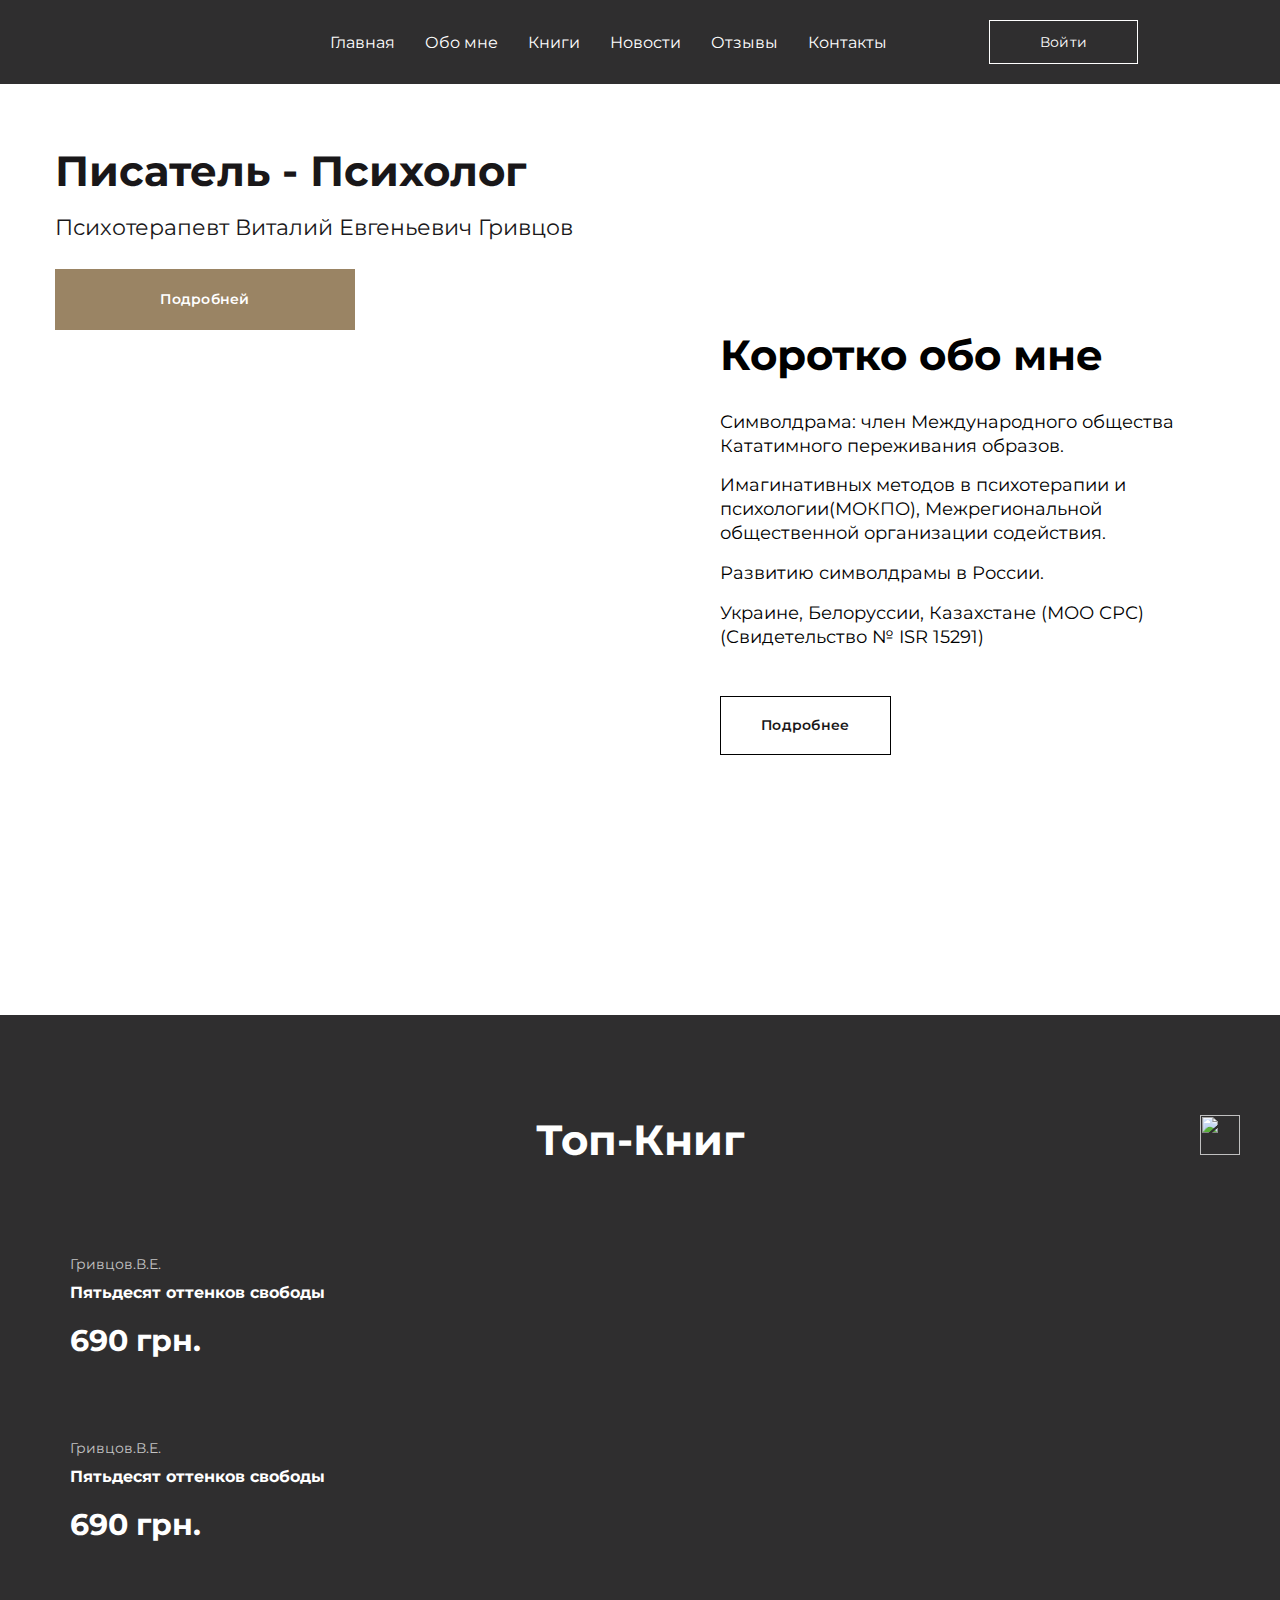
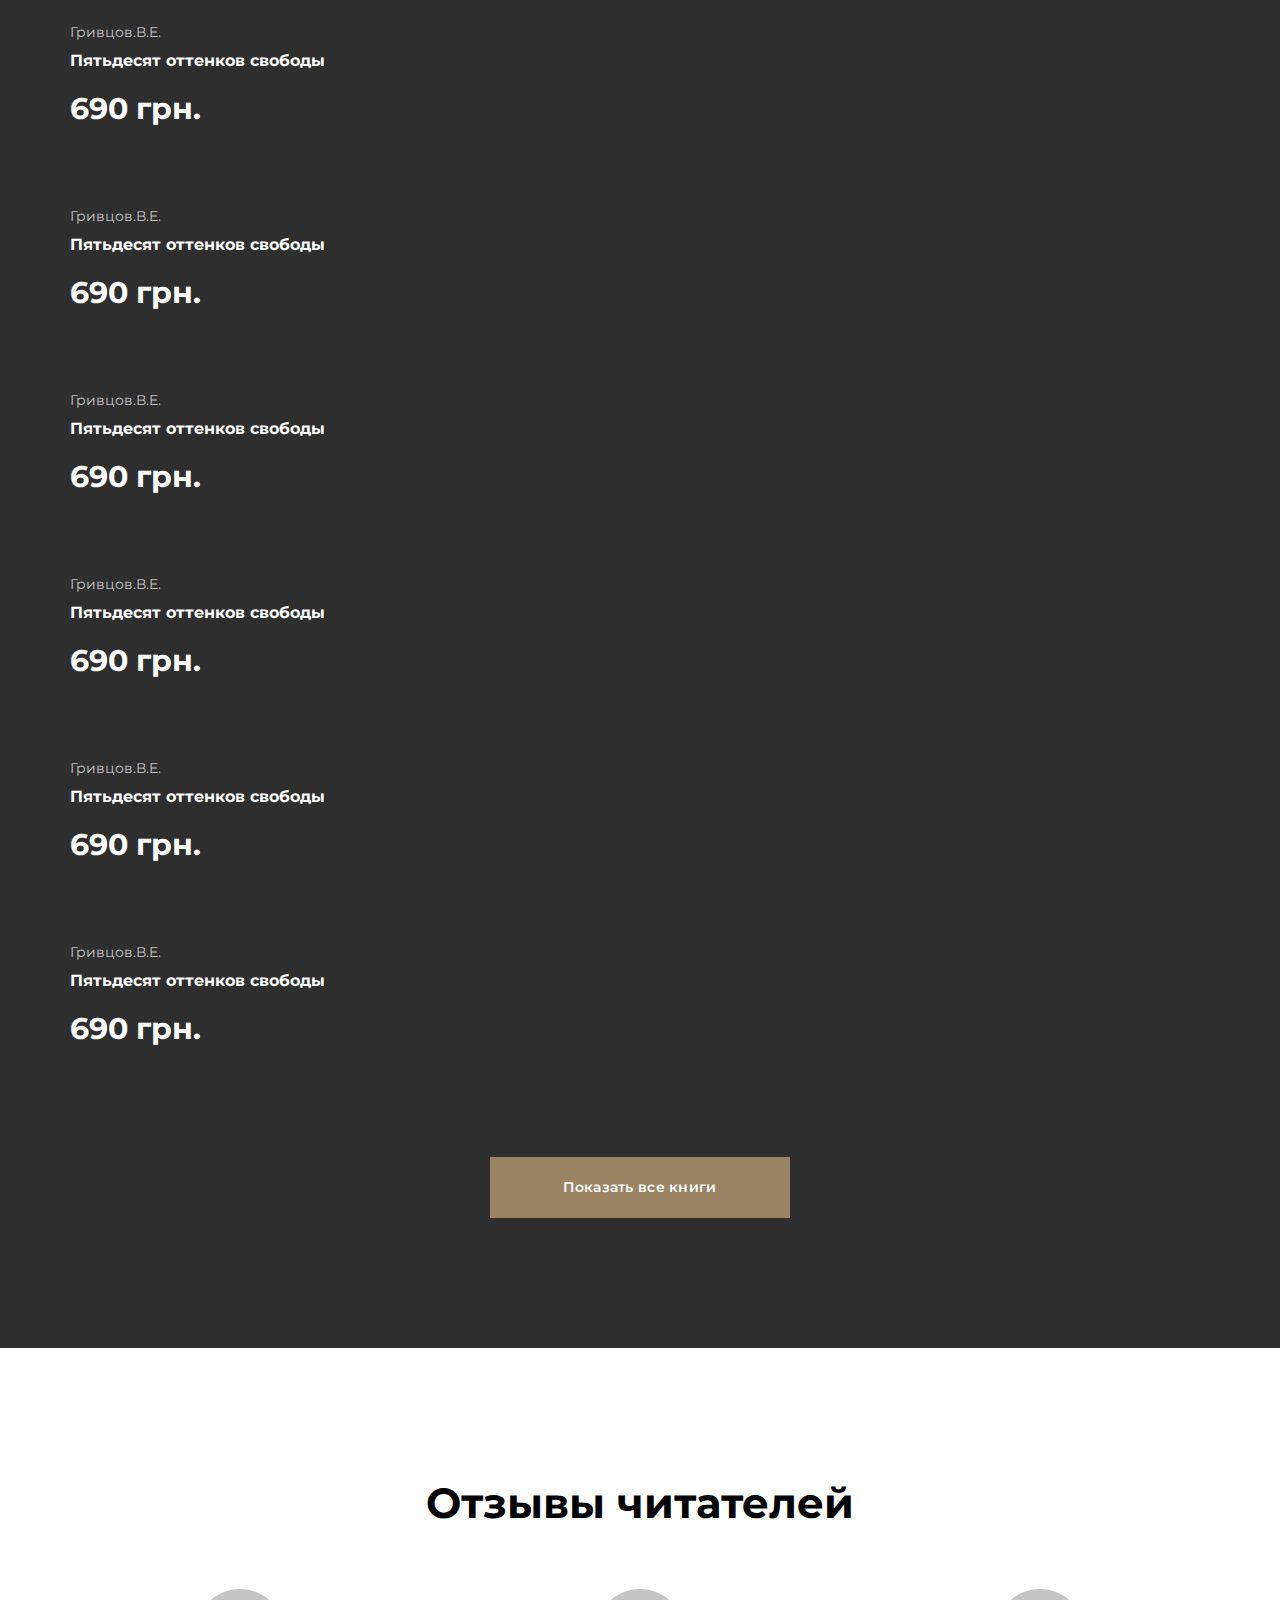
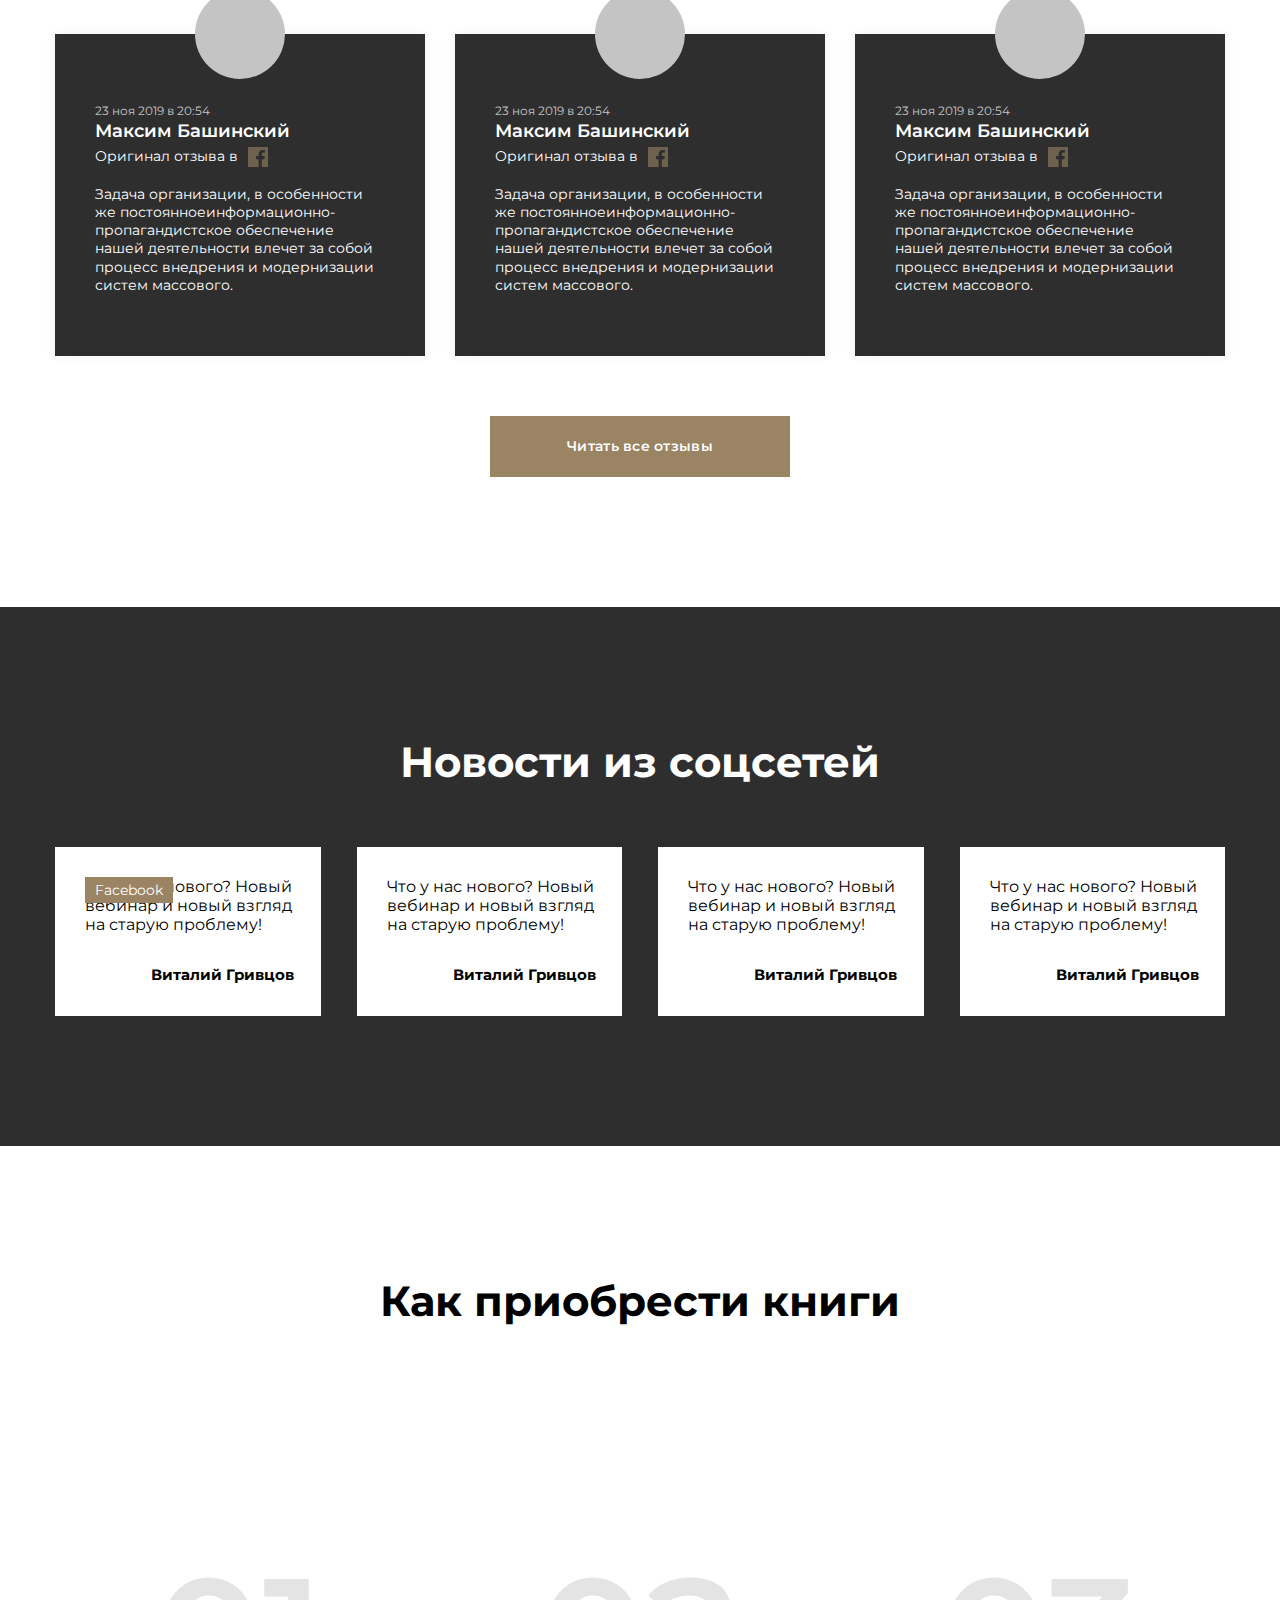
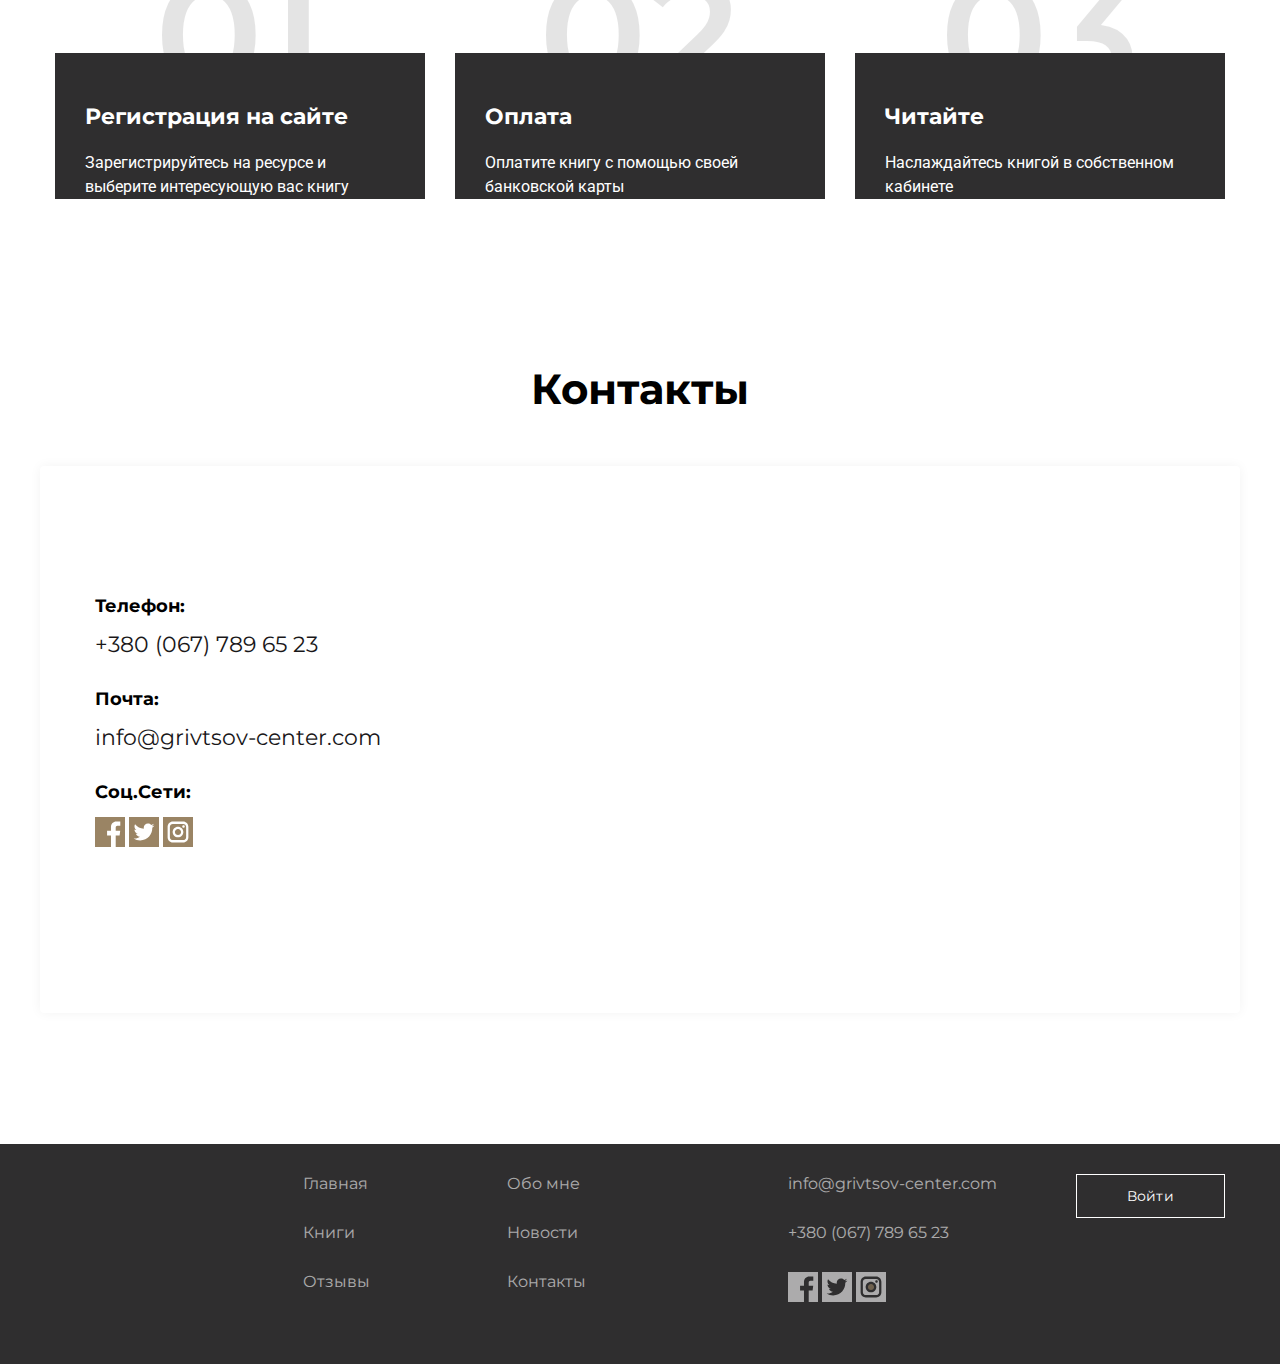
==== commit 5738b97c: "Style Order book fix" ====
--- a/BookSite/index.html
+++ b/BookSite/index.html
@@ -5,6 +5,9 @@
     <meta charset="UTF-8">
     <meta name="viewport" content="width=device-width, initial-scale=1.0">
     <title>Home Page</title>
+    <link rel="stylesheet" href="https://use.fontawesome.com/releases/v5.15.1/css/all.css"
+        integrity="sha384-vp86vTRFVJgpjF9jiIGPEEqYqlDwgyBgEF109VFjmqGmIY/Y4HV4d3Gp2irVfcrp" crossorigin="anonymous">
+    <link rel="stylesheet" type="text/css" href="https://cdn.jsdelivr.net/npm/slick-carousel@1.8.1/slick/slick.css" />
     <link rel="stylesheet" href="style.css">
     <link rel="stylesheet" href="responsive.css">
 </head>
@@ -65,6 +68,69 @@
             </div>
         </section>
 
+        <section class="book-slider">
+            <div class="container">
+                <h2>Топ-Книг</h2>
+                <div class="slider">
+                    <div class="slide item"><img src="home-img/book-item1.png" alt="">
+                        <p>Гривцов.В.Е.</p>
+                        <h3>Пятьдесят оттенков свободы</h3>
+                        <span>690 грн.</span>
+                    </div>
+                    <div class="slide item"><img src="home-img/book-item2.png" alt="">
+                        <p>Гривцов.В.Е.</p>
+                        <h3>Пятьдесят оттенков свободы</h3>
+                        <span>690 грн.</span>
+                    </div>
+                    <div class="slide item"><img src="home-img/book-item3.png" alt="">
+                        <p>Гривцов.В.Е.</p>
+                        <h3>Пятьдесят оттенков свободы</h3>
+                        <span>690 грн.</span>
+                    </div>
+                    <div class="slide item"><img src="home-img/book-item4.png" alt="">
+                        <p>Гривцов.В.Е.</p>
+                        <h3>Пятьдесят оттенков свободы</h3>
+                        <span>690 грн.</span>
+                    </div>
+                    <div class="slide item"><img src="home-img/book-item1.png" alt="">
+                        <p>Гривцов.В.Е.</p>
+                        <h3>Пятьдесят оттенков свободы</h3>
+                        <span>690 грн.</span>
+                    </div>
+                    <div class="slide item"><img src="home-img/book-item2.png" alt="">
+                        <p>Гривцов.В.Е.</p>
+                        <h3>Пятьдесят оттенков свободы</h3>
+                        <span>690 грн.</span>
+                    </div>
+                    <div class="slide item"><img src="home-img/book-item3.png" alt="">
+                        <p>Гривцов.В.Е.</p>
+                        <h3>Пятьдесят оттенков свободы</h3>
+                        <span>690 грн.</span>
+                    </div>
+                    <div class="slide item"><img src="home-img/book-item4.png" alt="">
+                        <p>Гривцов.В.Е.</p>
+                        <h3>Пятьдесят оттенков свободы</h3>
+                        <span>690 грн.</span>
+                    </div>
+                </div>
+                <div class="arrow-left">
+                    <span><img src="home-img/slide-left.png" alt=""></i></span>
+                </div>
+                <div class="arrow-right">
+                    <span><img src="home-img/slide-right.png" alt=""></i></span>
+                </div>
+                <div class="book-slide-btn">
+                    <a href="" class="brown_button">Показать все книги</a>
+                </div>
+
+            </div>
+
+
+        </section>
+
+
+
+
         <section class="testimonials container">
             <h2>
                 Отзывы читателей
@@ -193,8 +259,12 @@
         <section class="book_order container" id="order_book">
             <h2>Как приобрести книги</h2>
             <div class="content">
+                <span class="order_number">01</span>
+                <span class="order_number">02</span>
+                <span class="order_number">03</span>
+
                 <div class="item order_item">
-                    <span class="order_number">01</span>
+
                     <h3>Регистрация на сайте</h3>
                     <p>Зарегистрируйтесь на ресурсе
                         и выберите интересующую вас книгу</p>
@@ -202,7 +272,7 @@
                 </div>
 
                 <div class="item order_item">
-                    <span class="order_number">02</span>
+
                     <h3>Оплата</h3>
                     <p>Оплатите книгу с помощью
                         своей банковской карты</p>
@@ -210,7 +280,7 @@
                 </div>
 
                 <div class="item order_item">
-                    <span class="order_number">03</span>
+
                     <h3>Читайте</h3>
                     <p>Наслаждайтесь книгой
                         в собственном кабинете</p>
@@ -314,7 +384,10 @@
         </div>
 
     </footer>
-
+    <script src="https://ajax.googleapis.com/ajax/libs/jquery/2.2.4/jquery.min.js">
+    </script>
+    <script type="text/javascript" src="https://cdn.jsdelivr.net/npm/slick-carousel@1.8.1/slick/slick.min.js"></script>
+    <script src="slider.js"></script>
     <script src="script.js"></script>
 </body>
 
--- a/BookSite/style.css
+++ b/BookSite/style.css
@@ -16,8 +16,8 @@
 
 img {
   display: block;
-  width: 100%;
-  height: 100%;
+  max-width: 100%;
+  object-fit: cover;
 }
 
 a {
@@ -42,6 +42,12 @@
   padding-right: 15px;
   margin-right: auto;
   margin-left: auto;
+  position: relative;
+}
+
+.item {
+  transition: all 0.4s ease-in-out;
+  cursor: pointer;
 }
 
 .brown_button {
@@ -121,12 +127,14 @@
   padding-top: 146px;
 }
 
-.banner .container {
+.banner .container,
+.single-banner .container {
   display: flex;
   align-items: center;
 }
 
-.banner .left {
+.banner .left,
+.single-banner .left {
   width: 50%;
   color: #191719;
   display: flex;
@@ -134,8 +142,10 @@
   align-items: flex-start;
 }
 
-.banner .right {
+.banner .right,
+.single-banner .right {
   width: 50%;
+  padding-left: 80px;
 }
 
 .banner h1 {
@@ -197,6 +207,109 @@
   border: 1px solid #000;
   font-weight: 600;
   margin-top: 30px;
+}
+
+/* Slider */
+
+.book-slider {
+  background-color: #2f2e2f;
+  padding-top: 100px;
+  padding-bottom: 130px;
+  margin-top: 130px;
+}
+
+.book-slider h2 {
+  color: #fff;
+  margin-bottom: 60px;
+  text-align: center;
+  font-size: 42px;
+}
+
+.slider {
+  margin-bottom: 60px;
+}
+
+.slide {
+  padding-left: 15px;
+  padding-right: 15px;
+  z-index: 2;
+  padding-bottom: 50px;
+}
+
+.my-dots {
+  display: flex;
+  flex-direction: row;
+  position: absolute;
+  top: -50px;
+  left: 50%;
+  transform: translateX(-50%);
+}
+
+.my-dots button {
+  background: none;
+  border-color: #fff;
+  border-radius: 50%;
+  height: 12px;
+  width: 12px;
+  margin: 5px;
+  outline: none;
+  font-size: 0 !important;
+}
+
+.my-dots li {
+  list-style-type: none;
+}
+
+.my-dots li[class='slick-active'] button {
+  background: red;
+  border-color: #fff;
+}
+
+.arrow-left,
+.arrow-right img {
+  width: 40px;
+  height: 40px;
+  cursor: pointer;
+}
+
+.arrow-left {
+  position: absolute;
+  top: 0px;
+  left: 0;
+}
+
+.arrow-right {
+  position: absolute;
+  top: 0px;
+  right: 0;
+}
+
+.slide img {
+  margin-bottom: 30px;
+  object-fit: contain;
+}
+
+.slide p {
+  font-size: 14px;
+  color: #c4c4c4;
+  margin-bottom: 10px;
+}
+
+.slide h3 {
+  font-size: 16px;
+  margin-bottom: 20px;
+  color: #fff;
+}
+
+.slide span {
+  font-weight: 700;
+  font-size: 30px;
+  color: #fff;
+}
+
+.book-slide-btn {
+  display: flex;
+  justify-content: center;
 }
 
 /* Testimonials */
@@ -391,16 +504,20 @@
 .book_order .content {
   display: flex;
   justify-content: space-between;
+  flex-wrap: wrap;
+  position: relative;
 }
 
 .book_order .item {
   width: calc(33.333333% - 20px);
   background: #2f2e2f;
-  padding: 50px 0 21px 30px;
+  padding: 50px 0 0px 30px;
   overflow: hidden;
   transition: all.6s ease-in-out;
   cursor: pointer;
-  position: relative;
+  display: flex;
+  flex-direction: column;
+  justify-content: space-between;
 }
 
 .book_order h2 {
@@ -427,11 +544,12 @@
   font-weight: 600;
   color: #000;
   opacity: 0.1;
-  position: absolute;
-  top: 0;
-  z-index: 1;
-  transform: translateY(-100px);
-  transition: all.6s ease-in-out;
+  display: block;
+  width: calc(33.333333% - 20px);
+  transform: translateY(40%);
+  text-align: center;
+  position: relative;
+  z-index: -1;
 }
 
 .book_order .item img {
@@ -443,11 +561,11 @@
   transition: all 0.6s;
 }
 
-.order_item:hover span {
+/* .order_item:hover span {
   opacity: 1;
   color: #000;
   font-size: 90px;
-}
+} */
 
 /* 
 Books page Styles */
@@ -698,3 +816,70 @@
   width: 60px;
   height: 60px;
 }
+
+/* 
+Single-book page */
+
+.single-banner {
+  background-image: url('single-book/single-book.jpg');
+  background-position: center;
+  background-size: cover;
+  background-repeat: no-repeat;
+  padding-top: 146px;
+  margin-bottom: 130px;
+}
+
+.single-content {
+  margin-bottom: 130px;
+}
+
+.single-content p {
+  font-family: 'Roboto', sans-serif;
+  font-weight: 400;
+  font-size: 18px;
+  line-height: 26px;
+  margin-top: 30px;
+}
+
+.buy-book {
+  display: flex;
+  align-items: center;
+  margin-bottom: 60px;
+}
+
+.buy-book .left {
+  width: 50%;
+  position: relative;
+  padding-left: 150px;
+  padding-right: 80px;
+}
+
+.buy-book .left img {
+  min-width: 150px;
+}
+
+.buy-book .right {
+  width: 50%;
+  display: flex;
+  flex-direction: column;
+  align-items: flex-start;
+}
+
+.buy-book .right h2 {
+  margin-bottom: 30px;
+}
+
+.single_book__btn {
+  min-width: 200px;
+}
+.buy-book .left::before {
+  content: '';
+  width: 50vw;
+  z-index: -1;
+  height: 50%;
+  background: #2f2e2f;
+  position: absolute;
+  top: 50%;
+  right: 100%;
+  transform: translate(200px, -50%);
+}
--- a/BookSite/responsive.css
+++ b/BookSite/responsive.css
@@ -88,7 +88,7 @@
 
   header .burger span::before,
   header .burger span::after {
-    content: "";
+    content: '';
     width: 40px;
     height: 1px;
     background-color: #fff;
@@ -177,9 +177,8 @@
     margin: 0;
   }
 
-  .order_item span {
+  .book_order span {
     font-size: 100px;
-    transform: translateY(-70px);
   }
 
   .news .item {
@@ -193,7 +192,12 @@
     justify-content: space-evenly;
   }
 
-  .book-item span {
+  .news .item img {
+    width: 100%;
+  }
+
+  .book-item span,
+  .slide span {
     font-size: 28px;
   }
 
@@ -233,14 +237,36 @@
     width: calc(50% - 20px);
     margin: 10px;
   }
+
+  .arrow-left {
+    position: absolute;
+    left: 80px;
+  }
+
+  .arrow-right {
+    position: absolute;
+    right: 80px;
+  }
 }
 
 @media (max-width: 800px) {
-  .book-item span {
+  .book-item span,
+  .slide span {
     font-size: 22px;
   }
 
-  .book-item h3 {
+  .book-slider h2 {
+    font-size: 32px;
+  }
+
+  .arrow-left,
+  .arrow-right img {
+    width: 28px;
+    height: 28px;
+  }
+
+  .book-item h3,
+  .slide h3 {
     font-size: 14px;
     margin-bottom: 10px;
   }
@@ -284,6 +310,13 @@
   .book_order .item {
     width: calc(50% - 20px);
     margin-bottom: 15px;
+  }
+  .book_order span {
+    display: none;
+  }
+
+  .slide {
+    text-align: center;
   }
 }
 
@@ -355,6 +388,20 @@
 }
 
 @media screen and (max-width: 600px) {
+  .book-slider h2 {
+    font-size: 26px;
+  }
+
+  .banner img {
+    max-width: 100%;
+  }
+
+  .slide img {
+    width: 300px !important;
+    margin-left: auto;
+    margin-right: auto;
+  }
+
   .brown_button {
     min-width: 130px;
   }
@@ -429,12 +476,12 @@
 
   .news .item {
     width: calc(100% - 10px);
-    margin: 10px;
+    margin: 20px;
   }
 
   .book_order .item {
     width: calc(100% - 0px);
-    margin-bottom: 20px;
+    margin-bottom: 30px;
     max-width: 350px;
   }
 
@@ -455,6 +502,11 @@
 
   .testimonials .text {
     text-align: center;
+  }
+
+  .arrow-left,
+  .arrow-right {
+    display: none;
   }
 }
 
